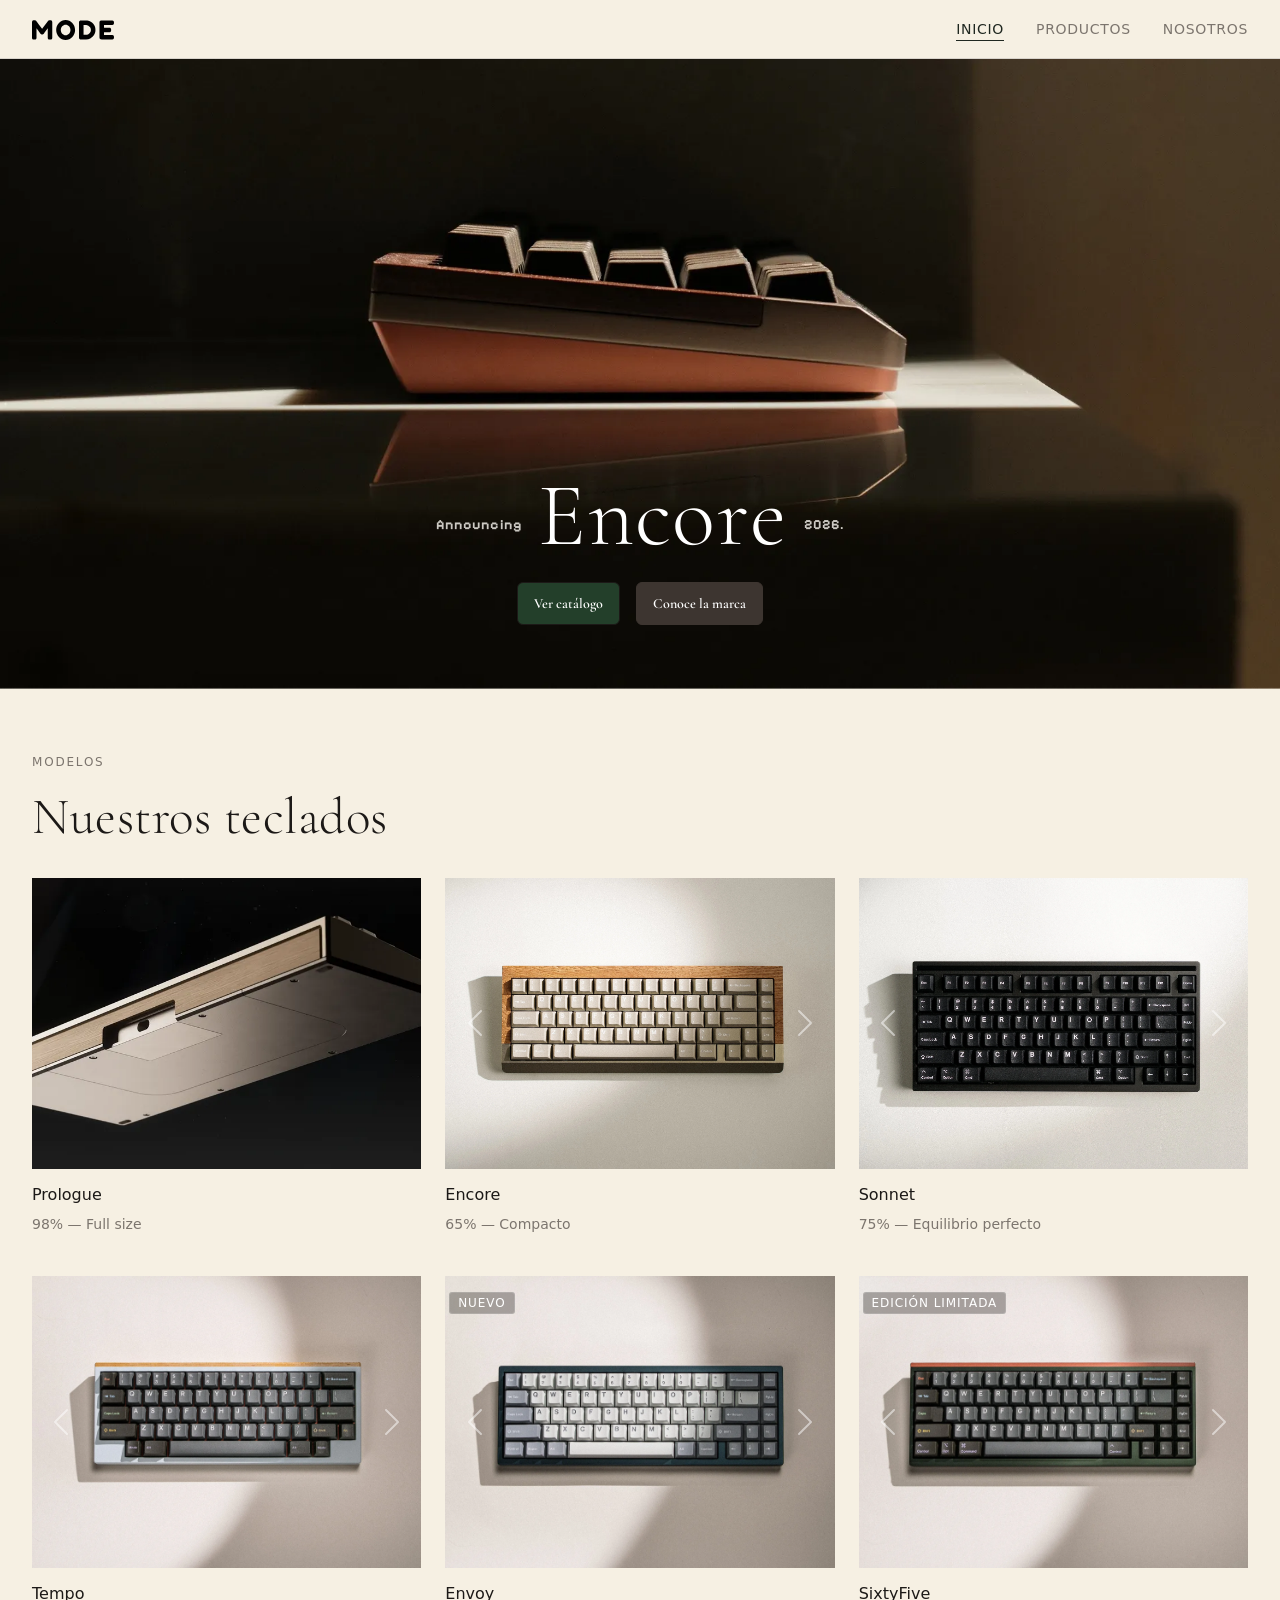
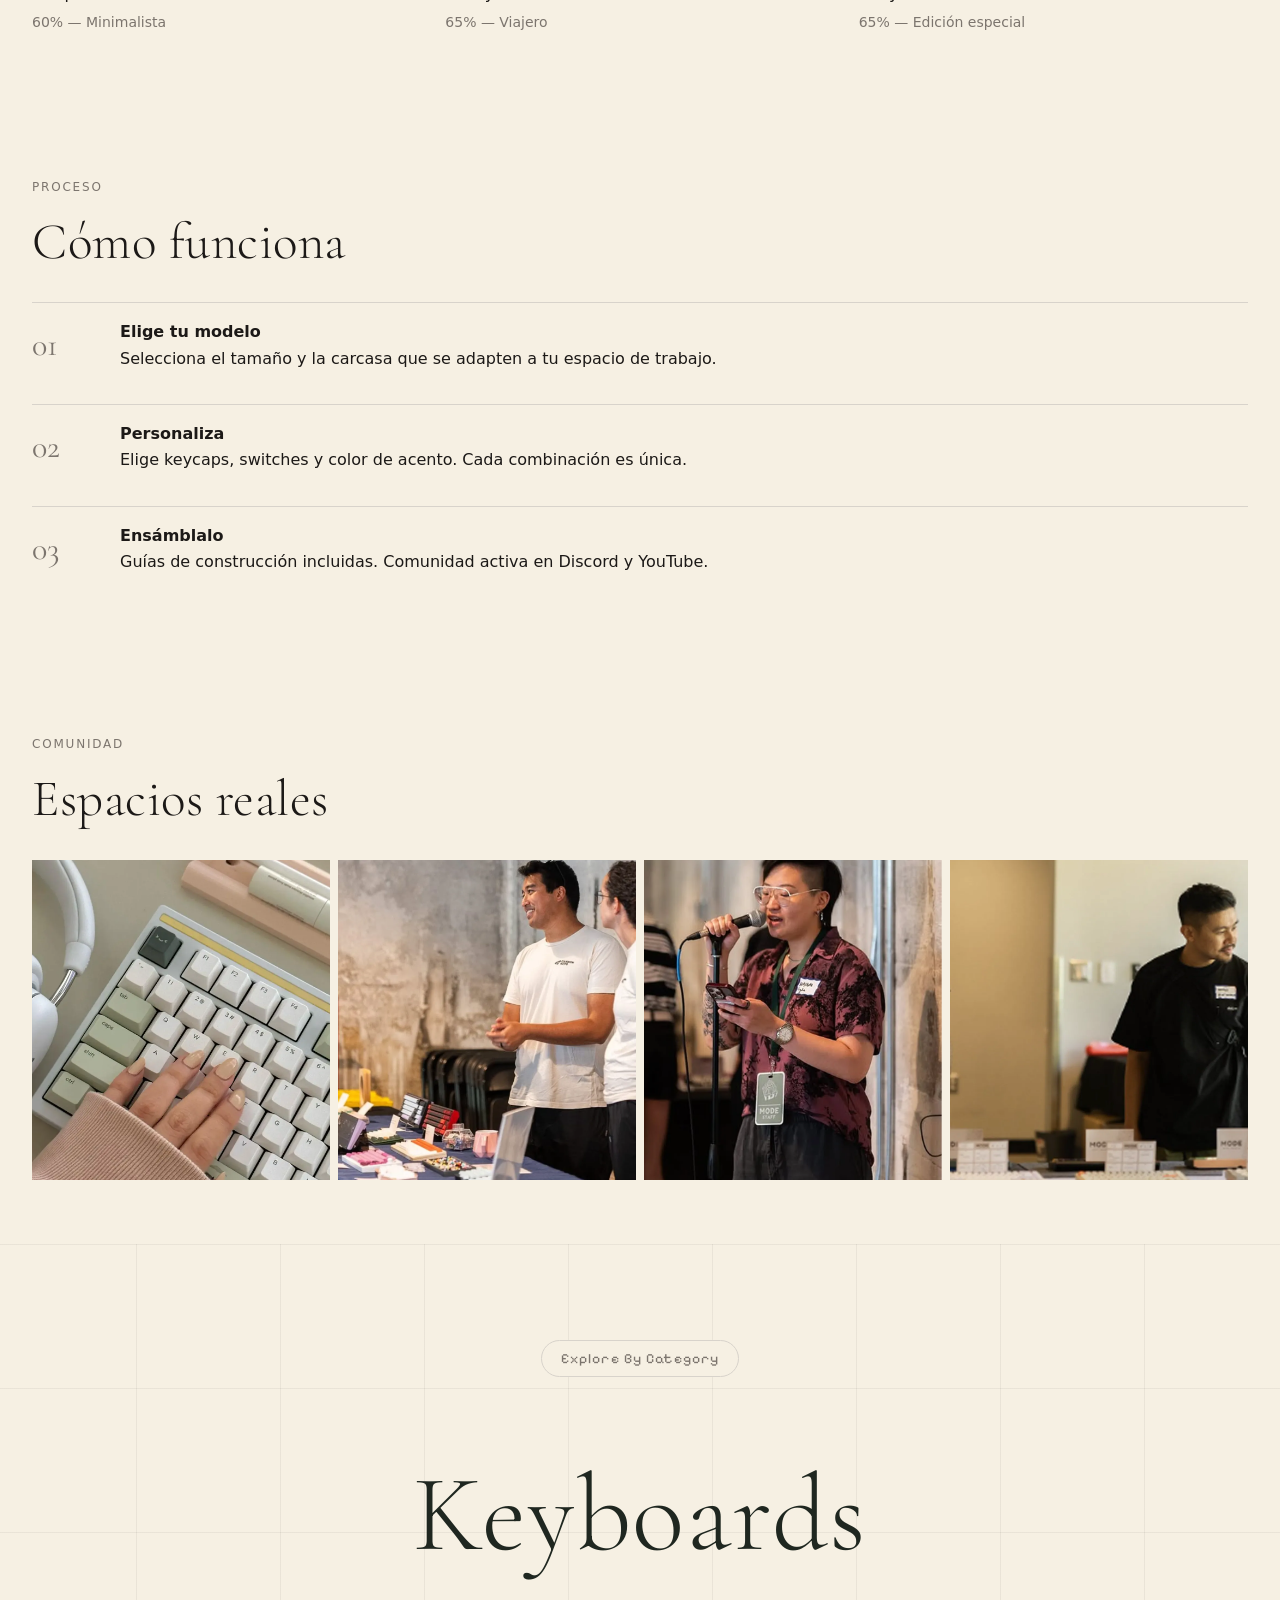
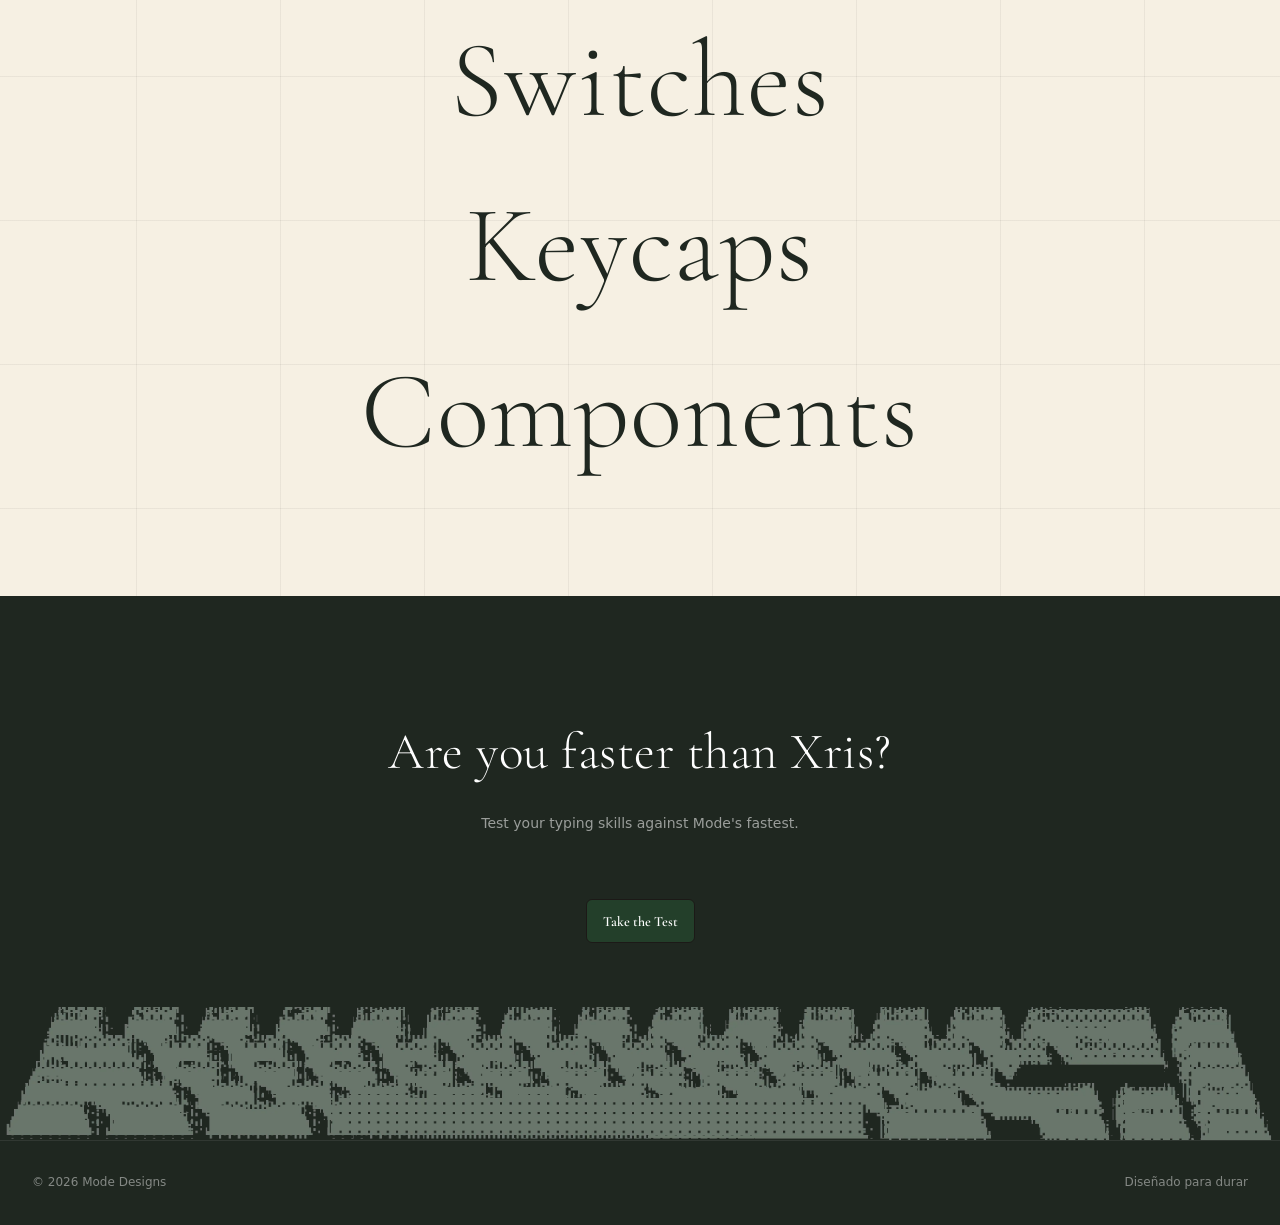
==== index.html @ ba8c7deb "Sitio Mode Designs" ====
<!doctype html>
<html lang="es">
  <head>
    <meta charset="UTF-8" />
    <meta
      name="viewport"
      content="width=device-width, initial-scale=1.0"
    />
    <title>Mode Designs — Teclados de diseño premium</title>
    <meta
      name="description"
      content="Mode Designs diseña y fabrica teclados mecánicos premium. Explora modelos de 60% a 98%, keycaps y accesorios de diseño."
    />
    <link
      rel="icon"
      type="image/svg+xml"
      href="assets/brand/favicon.svg"
    />
    <link
      rel="preconnect"
      href="https://fonts.googleapis.com"
    />
    <link
      rel="preconnect"
      href="https://fonts.gstatic.com"
      crossorigin
    />
    <link
      href="https://fonts.googleapis.com/css2?family=Cormorant+Garamond:ital,wght@0,300;0,400;0,500;1,300;1,400&family=Pixelify+Sans:wght@400;700&display=swap"
      rel="stylesheet"
    />
    <link
      rel="stylesheet"
      href="https://cdn.jsdelivr.net/npm/bootstrap@5.3.3/dist/css/bootstrap.min.css"
    />
    <link
      rel="stylesheet"
      href="styles.css"
    />
  </head>
  <body>
    <a
      class="skip-link"
      href="#main"
      >Saltar al contenido</a
    >
    <header>
      <div>
        <a href="index.html">
          <img
            class="logo"
            src="assets/brand/logo.svg"
            alt="Logo de Mode Designs"
          />
        </a>
        <nav aria-label="Navegación principal">
          <ul>
            <li>
              <a
                href="index.html"
                class="active"
                aria-current="page"
                >Inicio</a
              >
            </li>
            <li><a href="productos.html">Productos</a></li>
            <li><a href="sobre-nosotros.html">Nosotros</a></li>
          </ul>
        </nav>
      </div>
    </header>

    <main id="main">
      <!-- HERO -->
      <section class="hero">
        <img
          src="assets/keyboards/encore-mocha-mushroom-shadows.webp"
          alt="Teclado Encore Mode Designs sobre escritorio de madera"
        />
        <div class="hero-text">
          <span
            class="hero-label"
            lang="en"
            >Announcing</span
          >
          <h1 lang="en">Encore</h1>
          <span class="hero-label">2026.</span>
        </div>
        <div class="hero-footer">
          <a
            href="productos.html"
            class="btn btn-primary"
            >Ver catálogo</a
          >
          <a
            href="sobre-nosotros.html"
            class="btn btn-secondary"
            >Conoce la marca</a
          >
        </div>
      </section>

      <!-- MODELOS DESTACADOS -->
      <section>
        <p class="section-label">Modelos</p>
        <h2 class="section-title">Nuestros teclados</h2>

        <div class="row row-cols-1 row-cols-md-2 row-cols-lg-3 g-4">
          <!-- Prologue -->
          <div class="col product-card">
            <div
              id="carousel-prologue"
              class="carousel slide carousel-fade"
              data-bs-ride="false"
            >
              <div class="carousel-inner">
                <div class="carousel-item active">
                  <img
                    src="assets/keyboards/prologue-thumbnail.webp"
                    alt="Teclado Prologue 98%"
                  />
                </div>
              </div>
            </div>
            <h3>
              <a
                href="productos.html"
                class="stretched-link"
                >Prologue</a
              >
            </h3>
            <p>98% — Full size</p>
          </div>

          <!-- Encore -->
          <div class="col product-card">
            <div
              id="carousel-encore"
              class="carousel slide carousel-fade"
              data-bs-ride="false"
            >
              <div class="carousel-inner">
                <div class="carousel-item active">
                  <img
                    src="assets/keyboards/encore-monterey-dune-front.webp"
                    alt="Teclado Encore 65% Monterey Dune"
                  />
                </div>
                <div class="carousel-item">
                  <img
                    src="assets/keyboards/encore-mocha-mushroom-shadows.webp"
                    alt="Teclado Encore 65% Mocha Mushroom"
                  />
                </div>
              </div>
              <button
                class="carousel-control-prev"
                type="button"
                data-bs-target="#carousel-encore"
                data-bs-slide="prev"
              >
                <span
                  class="carousel-control-prev-icon"
                  aria-hidden="true"
                ></span>
                <span class="visually-hidden">Anterior</span>
              </button>
              <button
                class="carousel-control-next"
                type="button"
                data-bs-target="#carousel-encore"
                data-bs-slide="next"
              >
                <span
                  class="carousel-control-next-icon"
                  aria-hidden="true"
                ></span>
                <span class="visually-hidden">Siguiente</span>
              </button>
            </div>
            <h3>
              <a
                href="productos.html"
                class="stretched-link"
                >Encore</a
              >
            </h3>
            <p>65% — Compacto</p>
          </div>

          <!-- Sonnet -->
          <div class="col product-card">
            <div
              id="carousel-sonnet"
              class="carousel slide carousel-fade"
              data-bs-ride="false"
            >
              <div class="carousel-inner">
                <div class="carousel-item active">
                  <img
                    src="assets/keyboards/sonnet-black-sesame-obscura-front.webp"
                    alt="Teclado Sonnet 75% Black Sesame"
                  />
                </div>
                <div class="carousel-item">
                  <img
                    src="assets/keyboards/sonnet-studio-light-anthracite-front.webp"
                    alt="Teclado Sonnet 75% Studio Light Anthracite"
                  />
                </div>
              </div>
              <button
                class="carousel-control-prev"
                type="button"
                data-bs-target="#carousel-sonnet"
                data-bs-slide="prev"
              >
                <span
                  class="carousel-control-prev-icon"
                  aria-hidden="true"
                ></span>
                <span class="visually-hidden">Anterior</span>
              </button>
              <button
                class="carousel-control-next"
                type="button"
                data-bs-target="#carousel-sonnet"
                data-bs-slide="next"
              >
                <span
                  class="carousel-control-next-icon"
                  aria-hidden="true"
                ></span>
                <span class="visually-hidden">Siguiente</span>
              </button>
            </div>
            <h3>
              <a
                href="productos.html"
                class="stretched-link"
                >Sonnet</a
              >
            </h3>
            <p>75% — Equilibrio perfecto</p>
          </div>

          <!-- Tempo -->
          <div class="col product-card">
            <div
              id="carousel-tempo"
              class="carousel slide carousel-fade"
              data-bs-ride="false"
            >
              <div class="carousel-inner">
                <div class="carousel-item active">
                  <img
                    src="assets/keyboards/tempo-top-down.webp"
                    alt="Teclado Tempo 60% vista superior"
                  />
                </div>
                <div class="carousel-item">
                  <img
                    src="assets/keyboards/tempo-green-front.webp"
                    alt="Teclado Tempo 60% verde frontal"
                  />
                </div>
                <div class="carousel-item">
                  <img
                    src="assets/keyboards/tempo-blue-side.webp"
                    alt="Teclado Tempo 60% azul lateral"
                  />
                </div>
              </div>
              <button
                class="carousel-control-prev"
                type="button"
                data-bs-target="#carousel-tempo"
                data-bs-slide="prev"
              >
                <span
                  class="carousel-control-prev-icon"
                  aria-hidden="true"
                ></span>
                <span class="visually-hidden">Anterior</span>
              </button>
              <button
                class="carousel-control-next"
                type="button"
                data-bs-target="#carousel-tempo"
                data-bs-slide="next"
              >
                <span
                  class="carousel-control-next-icon"
                  aria-hidden="true"
                ></span>
                <span class="visually-hidden">Siguiente</span>
              </button>
            </div>
            <h3>
              <a
                href="productos.html"
                class="stretched-link"
                >Tempo</a
              >
            </h3>
            <p>60% — Minimalista</p>
          </div>

          <!-- Envoy -->
          <div class="col product-card">
            <div
              id="carousel-envoy"
              class="carousel slide carousel-fade"
              data-bs-ride="false"
            >
              <div class="carousel-inner">
                <div class="carousel-item active">
                  <img
                    src="assets/keyboards/envoy-top-down.webp"
                    alt="Teclado Envoy 65% vista superior"
                  />
                </div>
                <div class="carousel-item">
                  <img
                    src="assets/keyboards/envoy-blue-copper-side.webp"
                    alt="Teclado Envoy 65% azul cobre lateral"
                  />
                </div>
              </div>
              <button
                class="carousel-control-prev"
                type="button"
                data-bs-target="#carousel-envoy"
                data-bs-slide="prev"
              >
                <span
                  class="carousel-control-prev-icon"
                  aria-hidden="true"
                ></span>
                <span class="visually-hidden">Anterior</span>
              </button>
              <button
                class="carousel-control-next"
                type="button"
                data-bs-target="#carousel-envoy"
                data-bs-slide="next"
              >
                <span
                  class="carousel-control-next-icon"
                  aria-hidden="true"
                ></span>
                <span class="visually-hidden">Siguiente</span>
              </button>
            </div>
            <span class="badge">Nuevo</span>
            <h3>
              <a
                href="productos.html"
                class="stretched-link"
                >Envoy</a
              >
            </h3>
            <p>65% — Viajero</p>
          </div>

          <!-- SixtyFive -->
          <div class="col product-card">
            <div
              id="carousel-sixtyfive"
              class="carousel slide carousel-fade"
              data-bs-ride="false"
            >
              <div class="carousel-inner">
                <div class="carousel-item active">
                  <img
                    src="assets/keyboards/sixtyfive-top-down.webp"
                    alt="Teclado SixtyFive 65% vista superior"
                  />
                </div>
                <div class="carousel-item">
                  <img
                    src="assets/keyboards/sixtyfive-green-copper-front.webp"
                    alt="Teclado SixtyFive 65% verde cobre frontal"
                  />
                </div>
              </div>
              <button
                class="carousel-control-prev"
                type="button"
                data-bs-target="#carousel-sixtyfive"
                data-bs-slide="prev"
              >
                <span
                  class="carousel-control-prev-icon"
                  aria-hidden="true"
                ></span>
                <span class="visually-hidden">Anterior</span>
              </button>
              <button
                class="carousel-control-next"
                type="button"
                data-bs-target="#carousel-sixtyfive"
                data-bs-slide="next"
              >
                <span
                  class="carousel-control-next-icon"
                  aria-hidden="true"
                ></span>
                <span class="visually-hidden">Siguiente</span>
              </button>
            </div>
            <span class="badge">Edición limitada</span>
            <h3>
              <a
                href="productos.html"
                class="stretched-link"
                >SixtyFive</a
              >
            </h3>
            <p>65% — Edición especial</p>
          </div>
        </div>
      </section>

      <!-- CÓMO FUNCIONA -->
      <section>
        <p class="section-label">Proceso</p>
        <h2 class="section-title">Cómo funciona</h2>

        <ol class="steps">
          <li>
            <div>
              <strong>Elige tu modelo</strong>
              <p>
                Selecciona el tamaño y la carcasa que se adapten a tu espacio de
                trabajo.
              </p>
            </div>
          </li>
          <li>
            <div>
              <strong>Personaliza</strong>
              <p>
                Elige keycaps, switches y color de acento. Cada combinación es
                única.
              </p>
            </div>
          </li>
          <li>
            <div>
              <strong>Ensámblalo</strong>
              <p>
                Guías de construcción incluidas. Comunidad activa en Discord y
                YouTube.
              </p>
            </div>
          </li>
        </ol>
      </section>

      <!-- GALERÍA COMUNIDAD -->
      <section>
        <p class="section-label">Comunidad</p>
        <h2 class="section-title">Espacios reales</h2>

        <div class="gallery row row-cols-2 row-cols-md-4 g-2">
          <div class="col">
            <img
              src="assets/community/community-photo-1.webp"
              alt="Setup minimalista de la comunidad Mode"
            />
          </div>
          <div class="col">
            <img
              src="assets/community/community-photo-3.webp"
              alt="Teclado Mode en escritorio de madera"
            />
          </div>
          <div class="col">
            <img
              src="assets/community/community-photo-4.webp"
              alt="Teclado Encore en uso diario"
            />
          </div>
          <div class="col">
            <img
              src="assets/community/community-photo-6.webp"
              alt="Setup doble monitor con teclado Mode"
            />
          </div>
        </div>
      </section>

      <!-- CATEGORÍAS -->
      <section
        class="categories"
        lang="en"
      >
        <p class="categories-label">Explore By Category</p>
        <ul class="category-list">
          <li class="category-item">
            <img
              src="assets/keyboards/encore-monterey-dune-front.webp"
              alt=""
              aria-hidden="true"
              loading="lazy"
            />
            <a href="productos.html#teclados">Keyboards</a>
          </li>
          <li class="category-item">
            <img
              src="assets/keycaps/copper-keyboard-closeup.webp"
              alt=""
              aria-hidden="true"
              loading="lazy"
            />
            <a href="productos.html#comparativa">Switches</a>
          </li>
          <li class="category-item">
            <img
              src="assets/keycaps/keycap-lotus-closeup.webp"
              alt=""
              aria-hidden="true"
              loading="lazy"
            />
            <a href="productos.html#keycaps">Keycaps</a>
          </li>
          <li class="category-item">
            <img
              src="assets/keyboards/tempo-top-down.webp"
              alt=""
              aria-hidden="true"
              loading="lazy"
            />
            <a href="productos.html">Components</a>
          </li>
        </ul>
      </section>
    </main>

    <footer>
      <div class="footer-inner">
        <div
          class="footer-cta"
          lang="en"
        >
          <h2 class="section-title">Are you faster than Xris?</h2>
          <p>Test your typing skills against Mode's fastest.</p>
          <a
            href="https://monkeytype.com"
            target="_blank"
            rel="noopener"
            class="btn btn-primary"
            >Take the Test</a
          >
        </div>
        <img
          class="img-fluid"
          src="assets/brand/footer-keyboard-dithered.webp"
          alt="Teclado Mode Designs"
        />
        <div class="footer-bottom">
          <span>© 2026 Mode Designs</span>
          <span>Diseñado para durar</span>
        </div>
      </div>
    </footer>

    <script src="https://cdn.jsdelivr.net/npm/bootstrap@5.3.3/dist/js/bootstrap.bundle.min.js"></script>
  </body>
</html>
---- styles.css ----
@import url('./styles/variables.css');
@import url('./styles/layout.css');
@import url('./styles/components.css');
@import url('./styles/transitions.css');
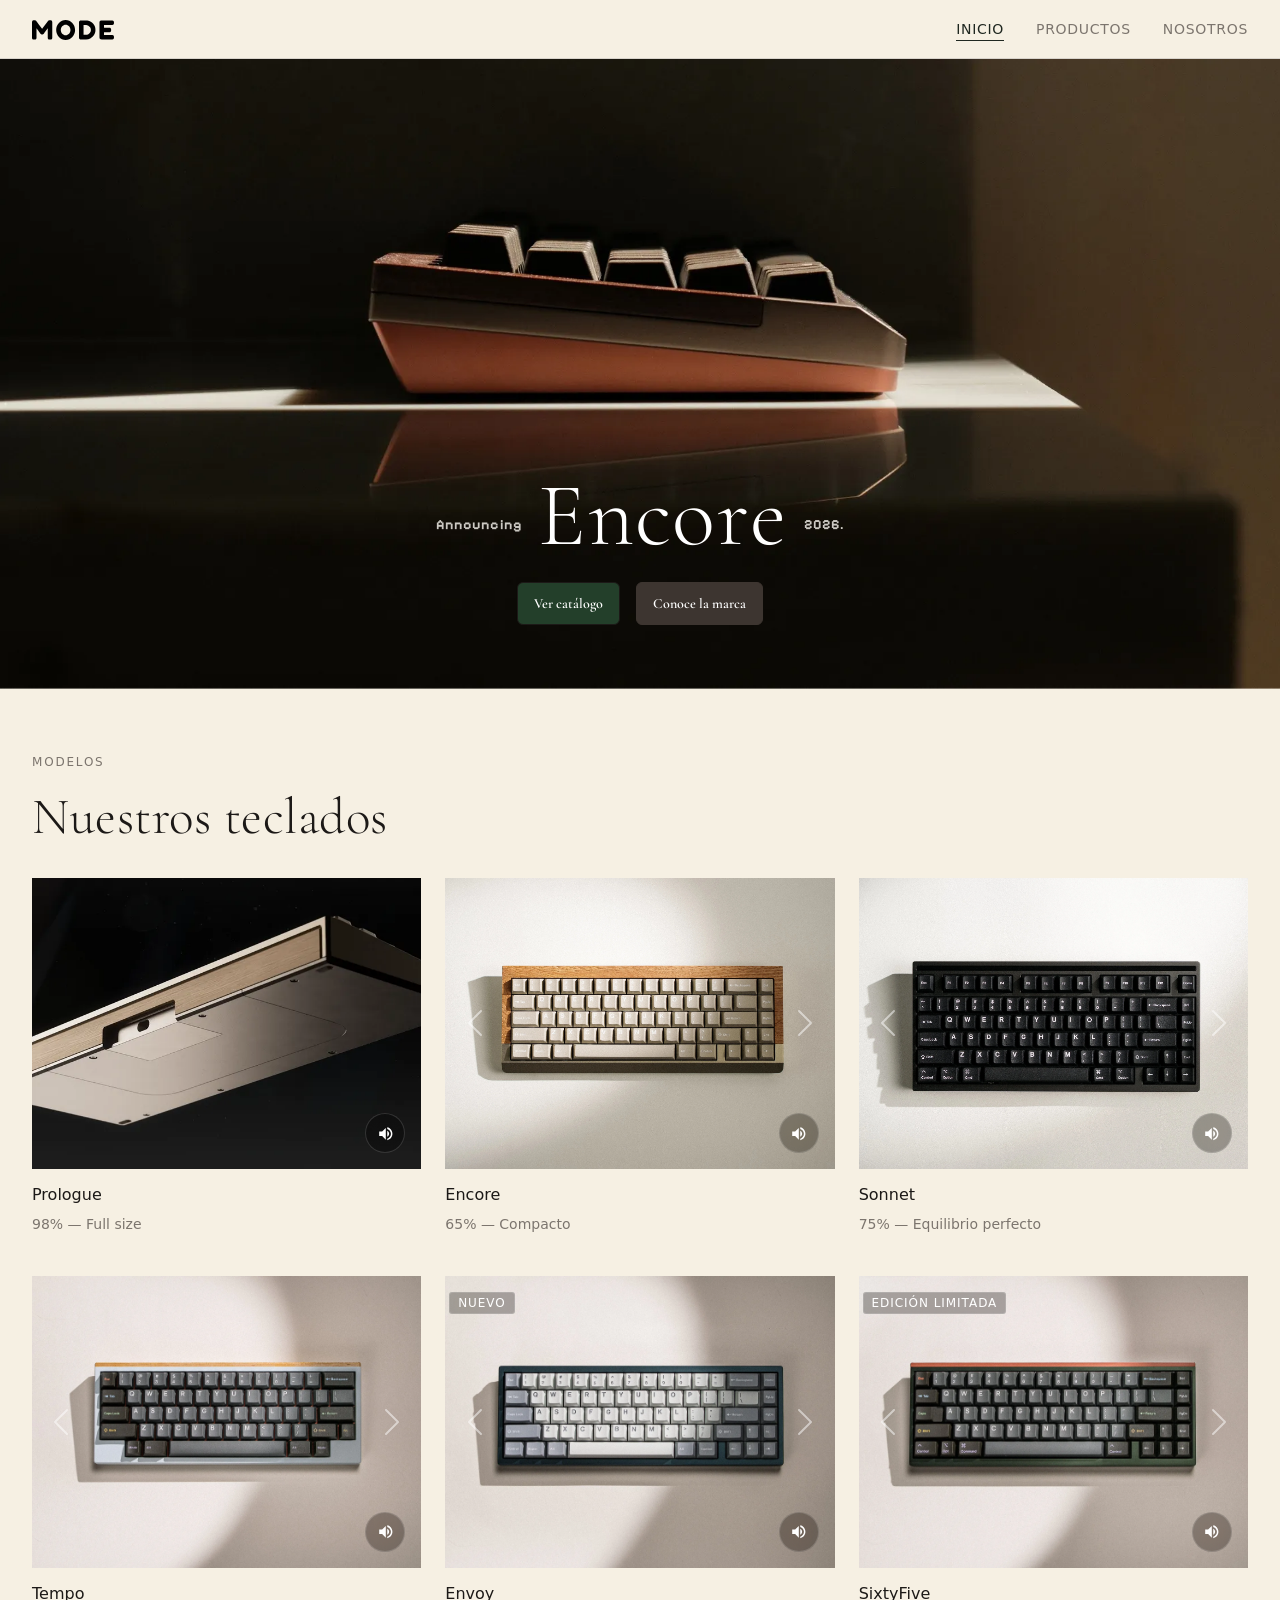
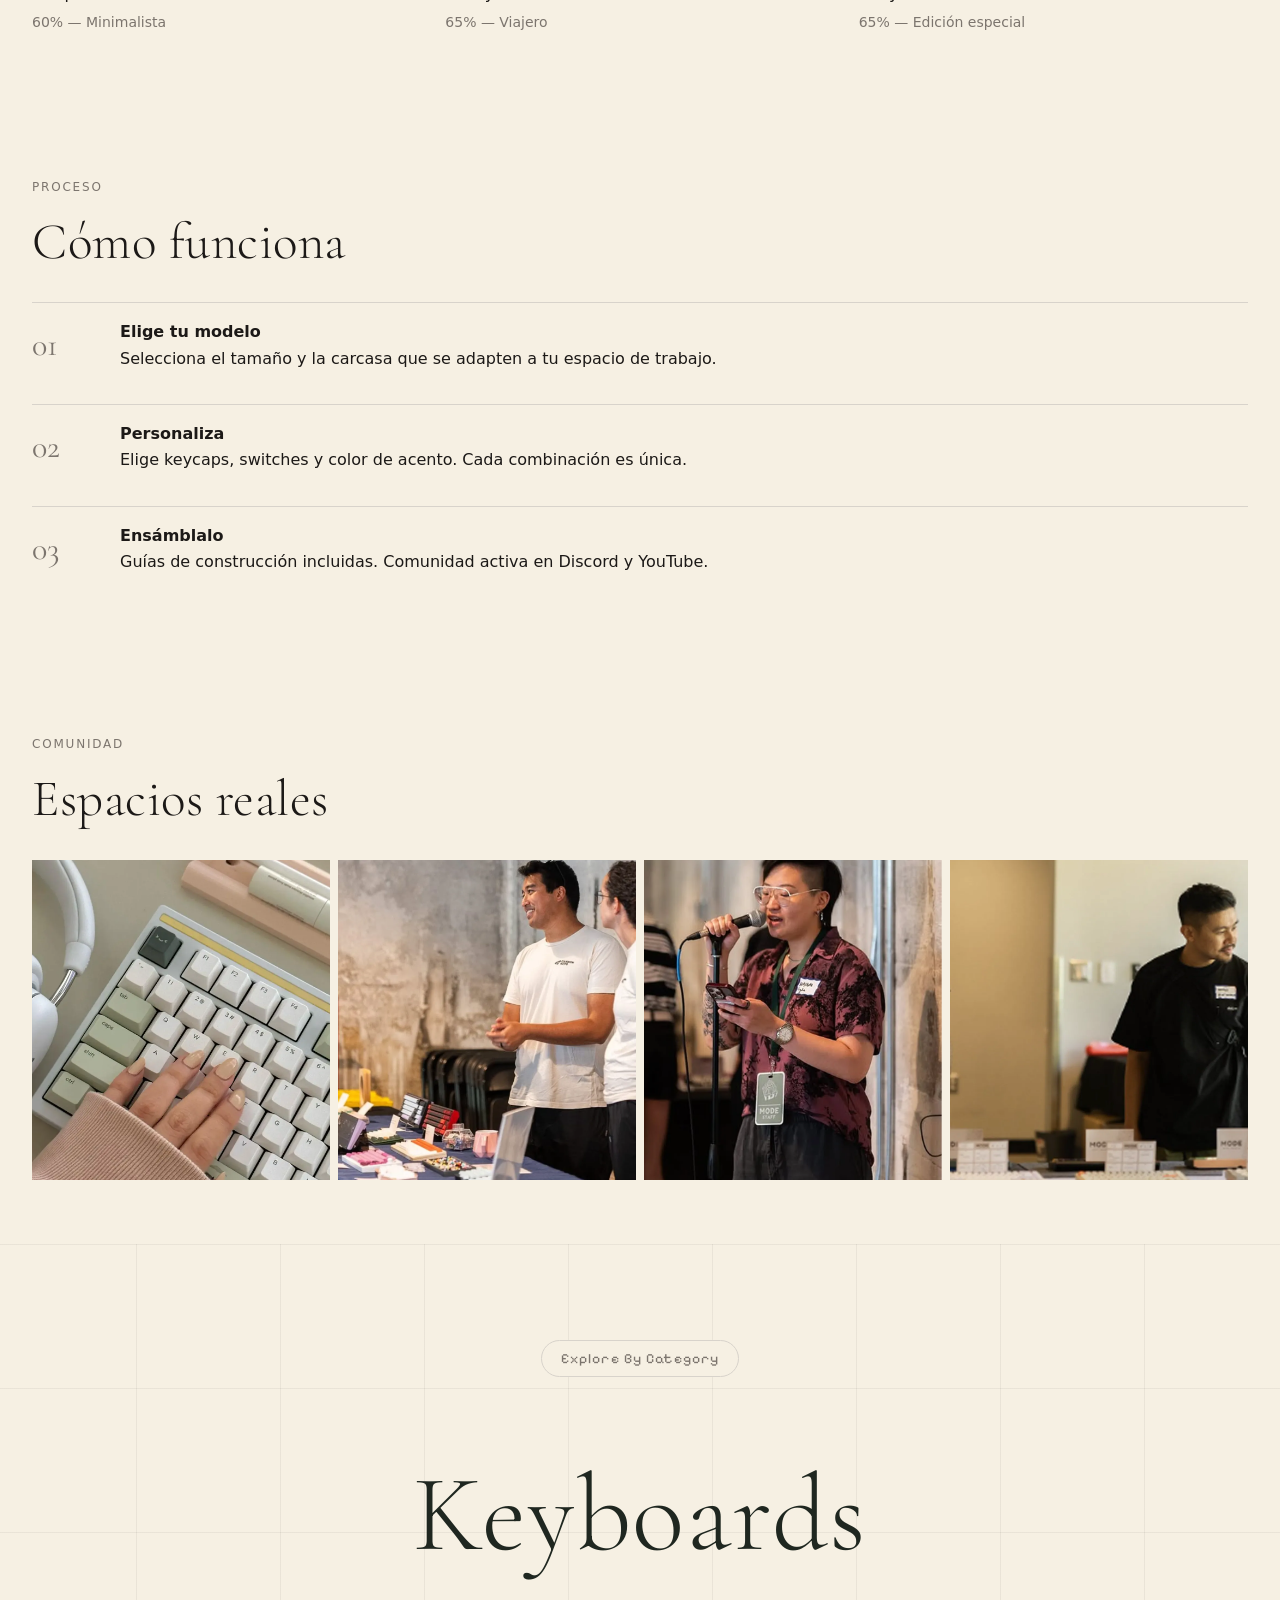
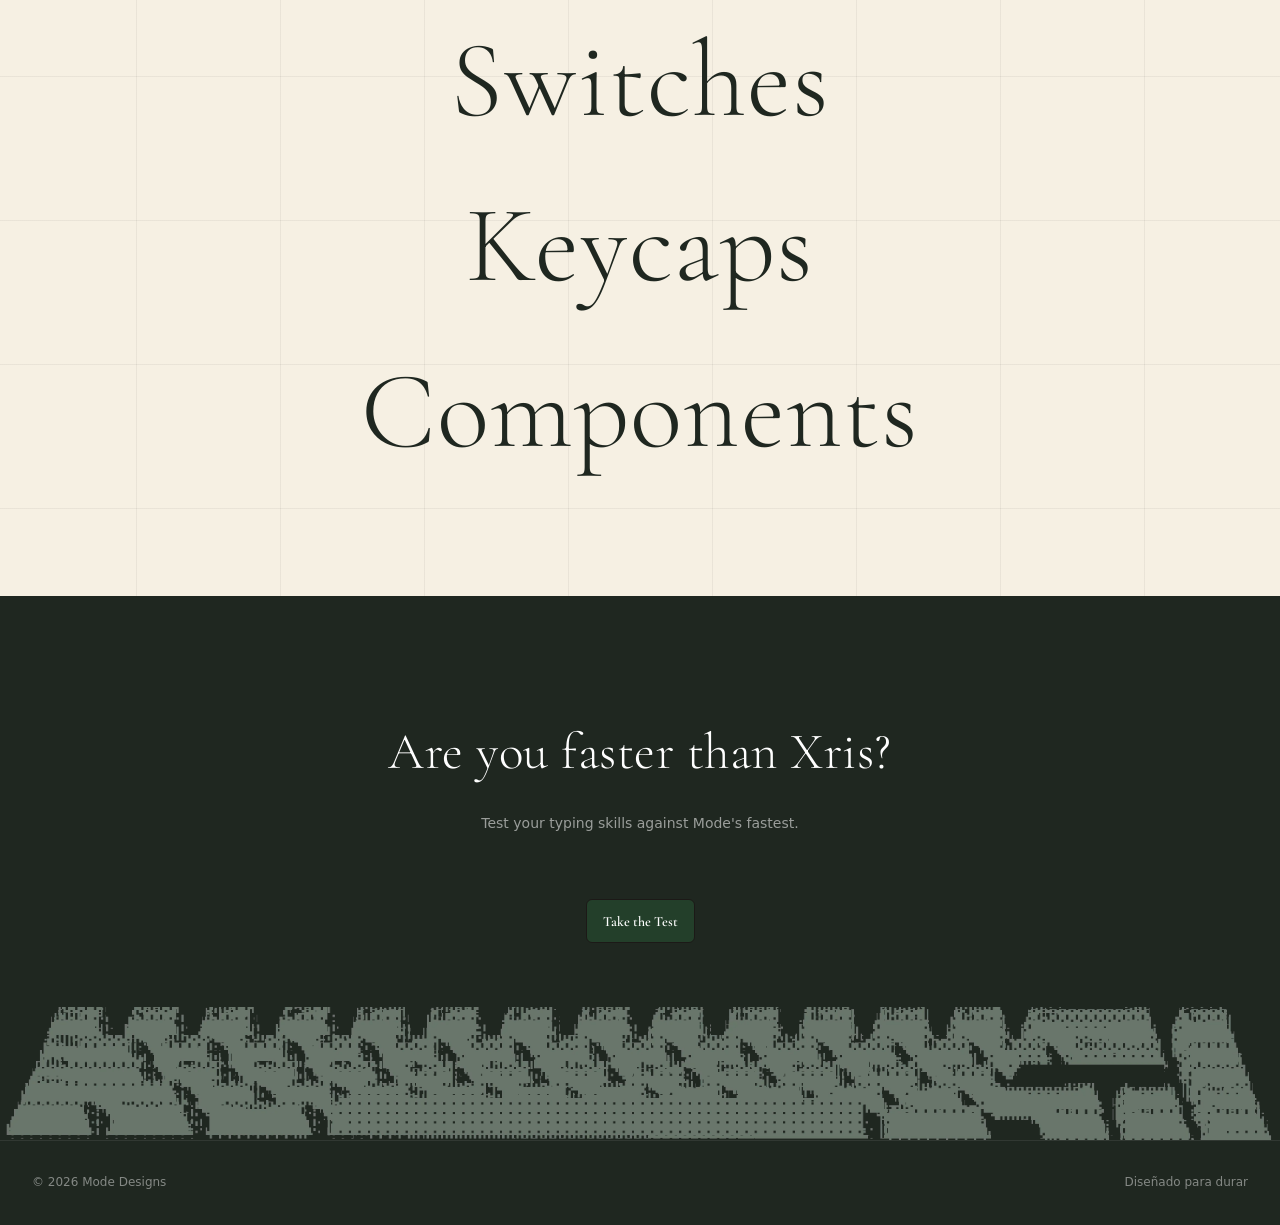
==== commit 08ee365d: "feat: add sound buttons for keyboard sound tests with audio playback functionality" ====
--- a/index.html
+++ b/index.html
@@ -121,6 +121,34 @@
                   />
                 </div>
               </div>
+              <button
+                class="sound-btn"
+                type="button"
+                data-audio="assets/audio/prologue-typing.mp3"
+                aria-label="Escuchar sound test del teclado Prologue"
+              >
+                <svg
+                  class="icon-play"
+                  viewBox="0 0 24 24"
+                  aria-hidden="true"
+                >
+                  <path d="M3 9v6h4l5 5V4L7 9H3z" />
+                  <path
+                    d="M16.5 12c0-1.77-1-3.29-2.5-4.03v8.05c1.5-.73 2.5-2.25 2.5-4.02z"
+                  />
+                  <path
+                    d="M19 12c0 3.17-2.11 5.85-5 6.71v2.06c4.01-.91 7-4.49 7-8.77s-2.99-7.86-7-8.77v2.06c2.89.86 5 3.54 5 6.71z"
+                  />
+                </svg>
+                <svg
+                  class="icon-stop"
+                  viewBox="0 0 24 24"
+                  aria-hidden="true"
+                >
+                  <path d="M6 5h4v14H6z" />
+                  <path d="M14 5h4v14h-4z" />
+                </svg>
+              </button>
             </div>
             <h3>
               <a
@@ -177,6 +205,34 @@
                 ></span>
                 <span class="visually-hidden">Siguiente</span>
               </button>
+              <button
+                class="sound-btn"
+                type="button"
+                data-audio="assets/audio/encore-typing.mp3"
+                aria-label="Escuchar sound test del teclado Encore"
+              >
+                <svg
+                  class="icon-play"
+                  viewBox="0 0 24 24"
+                  aria-hidden="true"
+                >
+                  <path d="M3 9v6h4l5 5V4L7 9H3z" />
+                  <path
+                    d="M16.5 12c0-1.77-1-3.29-2.5-4.03v8.05c1.5-.73 2.5-2.25 2.5-4.02z"
+                  />
+                  <path
+                    d="M19 12c0 3.17-2.11 5.85-5 6.71v2.06c4.01-.91 7-4.49 7-8.77s-2.99-7.86-7-8.77v2.06c2.89.86 5 3.54 5 6.71z"
+                  />
+                </svg>
+                <svg
+                  class="icon-stop"
+                  viewBox="0 0 24 24"
+                  aria-hidden="true"
+                >
+                  <path d="M6 5h4v14H6z" />
+                  <path d="M14 5h4v14h-4z" />
+                </svg>
+              </button>
             </div>
             <h3>
               <a
@@ -233,6 +289,34 @@
                 ></span>
                 <span class="visually-hidden">Siguiente</span>
               </button>
+              <button
+                class="sound-btn"
+                type="button"
+                data-audio="assets/audio/sonnet-typing.mp3"
+                aria-label="Escuchar sound test del teclado Sonnet"
+              >
+                <svg
+                  class="icon-play"
+                  viewBox="0 0 24 24"
+                  aria-hidden="true"
+                >
+                  <path d="M3 9v6h4l5 5V4L7 9H3z" />
+                  <path
+                    d="M16.5 12c0-1.77-1-3.29-2.5-4.03v8.05c1.5-.73 2.5-2.25 2.5-4.02z"
+                  />
+                  <path
+                    d="M19 12c0 3.17-2.11 5.85-5 6.71v2.06c4.01-.91 7-4.49 7-8.77s-2.99-7.86-7-8.77v2.06c2.89.86 5 3.54 5 6.71z"
+                  />
+                </svg>
+                <svg
+                  class="icon-stop"
+                  viewBox="0 0 24 24"
+                  aria-hidden="true"
+                >
+                  <path d="M6 5h4v14H6z" />
+                  <path d="M14 5h4v14h-4z" />
+                </svg>
+              </button>
             </div>
             <h3>
               <a
@@ -295,6 +379,34 @@
                 ></span>
                 <span class="visually-hidden">Siguiente</span>
               </button>
+              <button
+                class="sound-btn"
+                type="button"
+                data-audio="assets/audio/tempo-typing.mp3"
+                aria-label="Escuchar sound test del teclado Tempo"
+              >
+                <svg
+                  class="icon-play"
+                  viewBox="0 0 24 24"
+                  aria-hidden="true"
+                >
+                  <path d="M3 9v6h4l5 5V4L7 9H3z" />
+                  <path
+                    d="M16.5 12c0-1.77-1-3.29-2.5-4.03v8.05c1.5-.73 2.5-2.25 2.5-4.02z"
+                  />
+                  <path
+                    d="M19 12c0 3.17-2.11 5.85-5 6.71v2.06c4.01-.91 7-4.49 7-8.77s-2.99-7.86-7-8.77v2.06c2.89.86 5 3.54 5 6.71z"
+                  />
+                </svg>
+                <svg
+                  class="icon-stop"
+                  viewBox="0 0 24 24"
+                  aria-hidden="true"
+                >
+                  <path d="M6 5h4v14H6z" />
+                  <path d="M14 5h4v14h-4z" />
+                </svg>
+              </button>
             </div>
             <h3>
               <a
@@ -351,6 +463,34 @@
                 ></span>
                 <span class="visually-hidden">Siguiente</span>
               </button>
+              <button
+                class="sound-btn"
+                type="button"
+                data-audio="assets/audio/envoy-typing.mp3"
+                aria-label="Escuchar sound test del teclado Envoy"
+              >
+                <svg
+                  class="icon-play"
+                  viewBox="0 0 24 24"
+                  aria-hidden="true"
+                >
+                  <path d="M3 9v6h4l5 5V4L7 9H3z" />
+                  <path
+                    d="M16.5 12c0-1.77-1-3.29-2.5-4.03v8.05c1.5-.73 2.5-2.25 2.5-4.02z"
+                  />
+                  <path
+                    d="M19 12c0 3.17-2.11 5.85-5 6.71v2.06c4.01-.91 7-4.49 7-8.77s-2.99-7.86-7-8.77v2.06c2.89.86 5 3.54 5 6.71z"
+                  />
+                </svg>
+                <svg
+                  class="icon-stop"
+                  viewBox="0 0 24 24"
+                  aria-hidden="true"
+                >
+                  <path d="M6 5h4v14H6z" />
+                  <path d="M14 5h4v14h-4z" />
+                </svg>
+              </button>
             </div>
             <span class="badge">Nuevo</span>
             <h3>
@@ -408,6 +548,34 @@
                 ></span>
                 <span class="visually-hidden">Siguiente</span>
               </button>
+              <button
+                class="sound-btn"
+                type="button"
+                data-audio="assets/audio/sixtyfive-typing.mp3"
+                aria-label="Escuchar sound test del teclado SixtyFive"
+              >
+                <svg
+                  class="icon-play"
+                  viewBox="0 0 24 24"
+                  aria-hidden="true"
+                >
+                  <path d="M3 9v6h4l5 5V4L7 9H3z" />
+                  <path
+                    d="M16.5 12c0-1.77-1-3.29-2.5-4.03v8.05c1.5-.73 2.5-2.25 2.5-4.02z"
+                  />
+                  <path
+                    d="M19 12c0 3.17-2.11 5.85-5 6.71v2.06c4.01-.91 7-4.49 7-8.77s-2.99-7.86-7-8.77v2.06c2.89.86 5 3.54 5 6.71z"
+                  />
+                </svg>
+                <svg
+                  class="icon-stop"
+                  viewBox="0 0 24 24"
+                  aria-hidden="true"
+                >
+                  <path d="M6 5h4v14H6z" />
+                  <path d="M14 5h4v14h-4z" />
+                </svg>
+              </button>
             </div>
             <span class="badge">Edición limitada</span>
             <h3>
@@ -493,6 +661,7 @@
 
       <!-- CATEGORÍAS -->
       <section
+        id="categorias"
         class="categories"
         lang="en"
       >
@@ -567,5 +736,37 @@
     </footer>
 
     <script src="https://cdn.jsdelivr.net/npm/bootstrap@5.3.3/dist/js/bootstrap.bundle.min.js"></script>
+    <script>
+      // sound test de cada teclado, solo uno a la vez
+      const audio = new Audio();
+      let botonActivo = null;
+
+      function pararAudio() {
+        if (botonActivo) {
+          botonActivo.classList.remove('is-playing');
+          botonActivo.setAttribute('aria-pressed', 'false');
+          botonActivo = null;
+        }
+      }
+
+      audio.addEventListener('ended', pararAudio);
+      audio.addEventListener('pause', pararAudio);
+
+      document.querySelectorAll('.sound-btn').forEach((btn) => {
+        btn.setAttribute('aria-pressed', 'false');
+        btn.addEventListener('click', () => {
+          if (botonActivo === btn) {
+            audio.pause();
+            return;
+          }
+          audio.pause();
+          audio.src = btn.dataset.audio;
+          audio.play();
+          botonActivo = btn;
+          btn.classList.add('is-playing');
+          btn.setAttribute('aria-pressed', 'true');
+        });
+      });
+    </script>
   </body>
 </html>
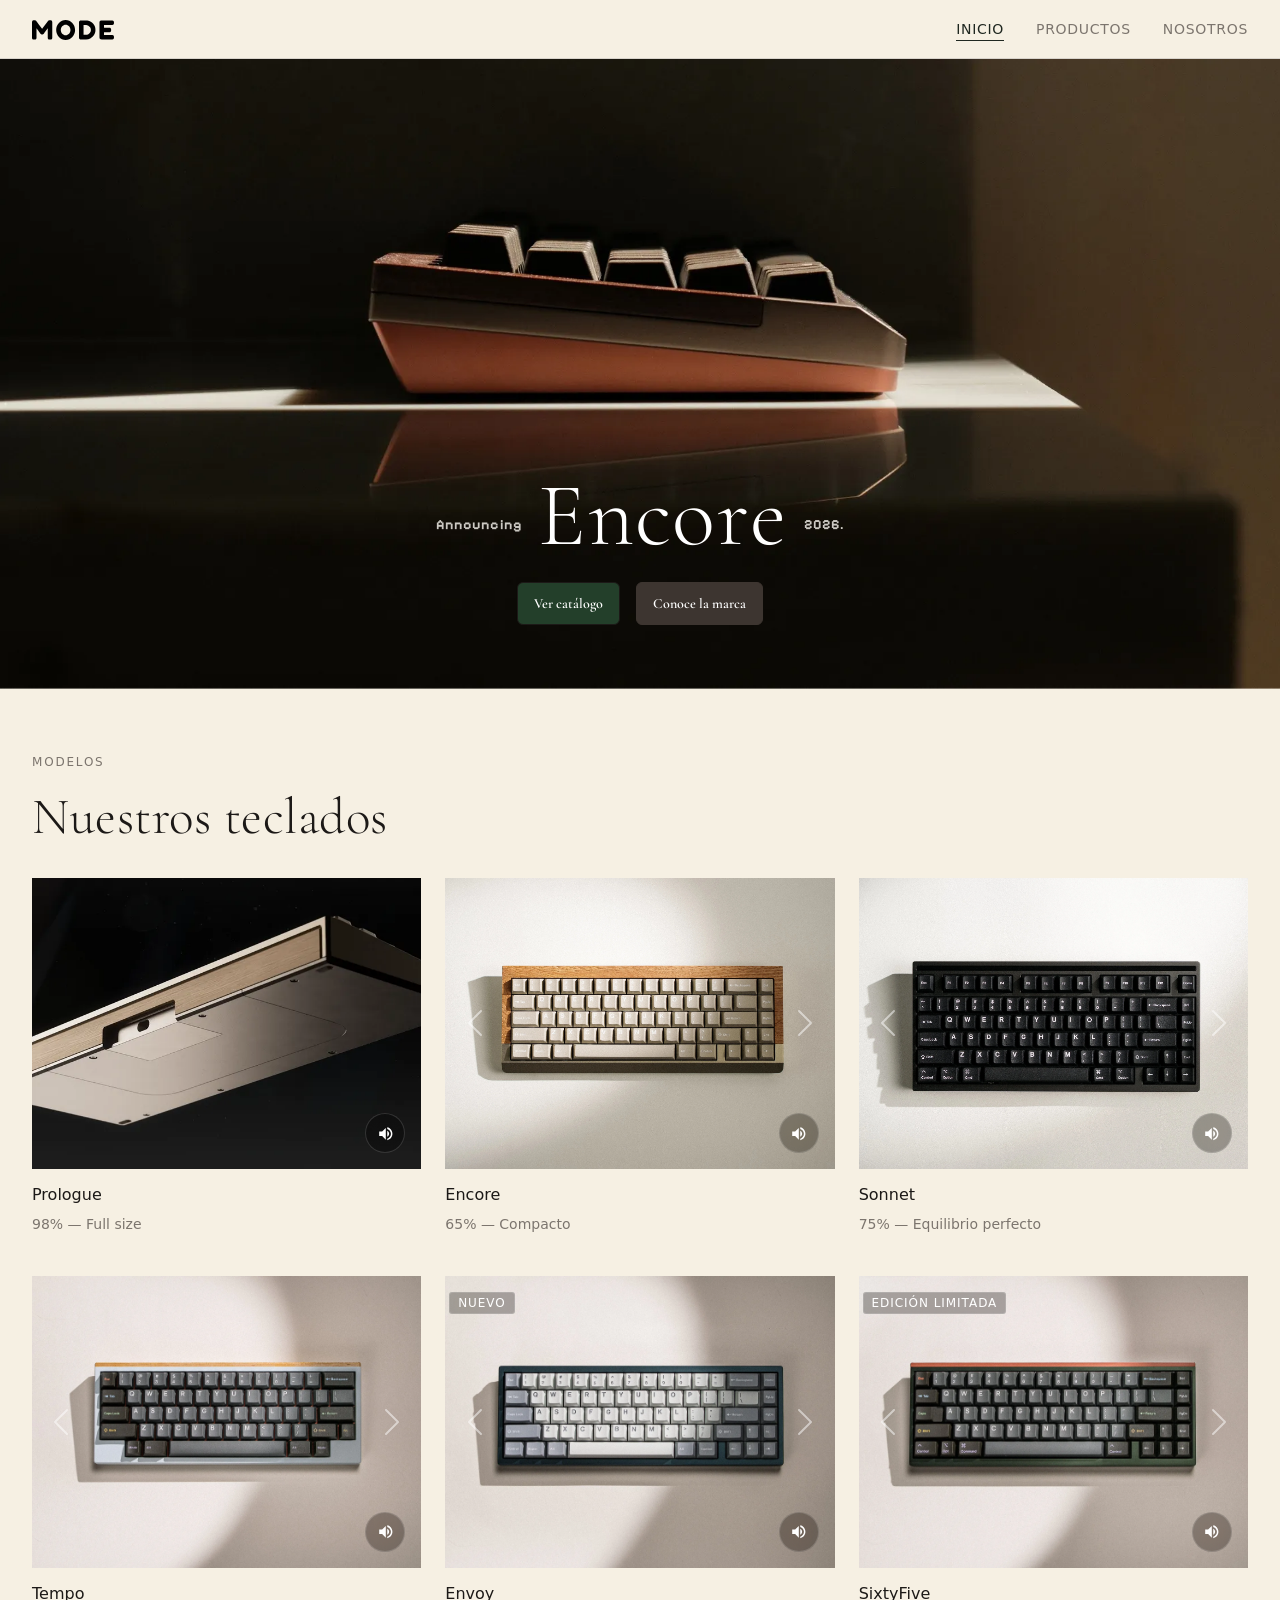
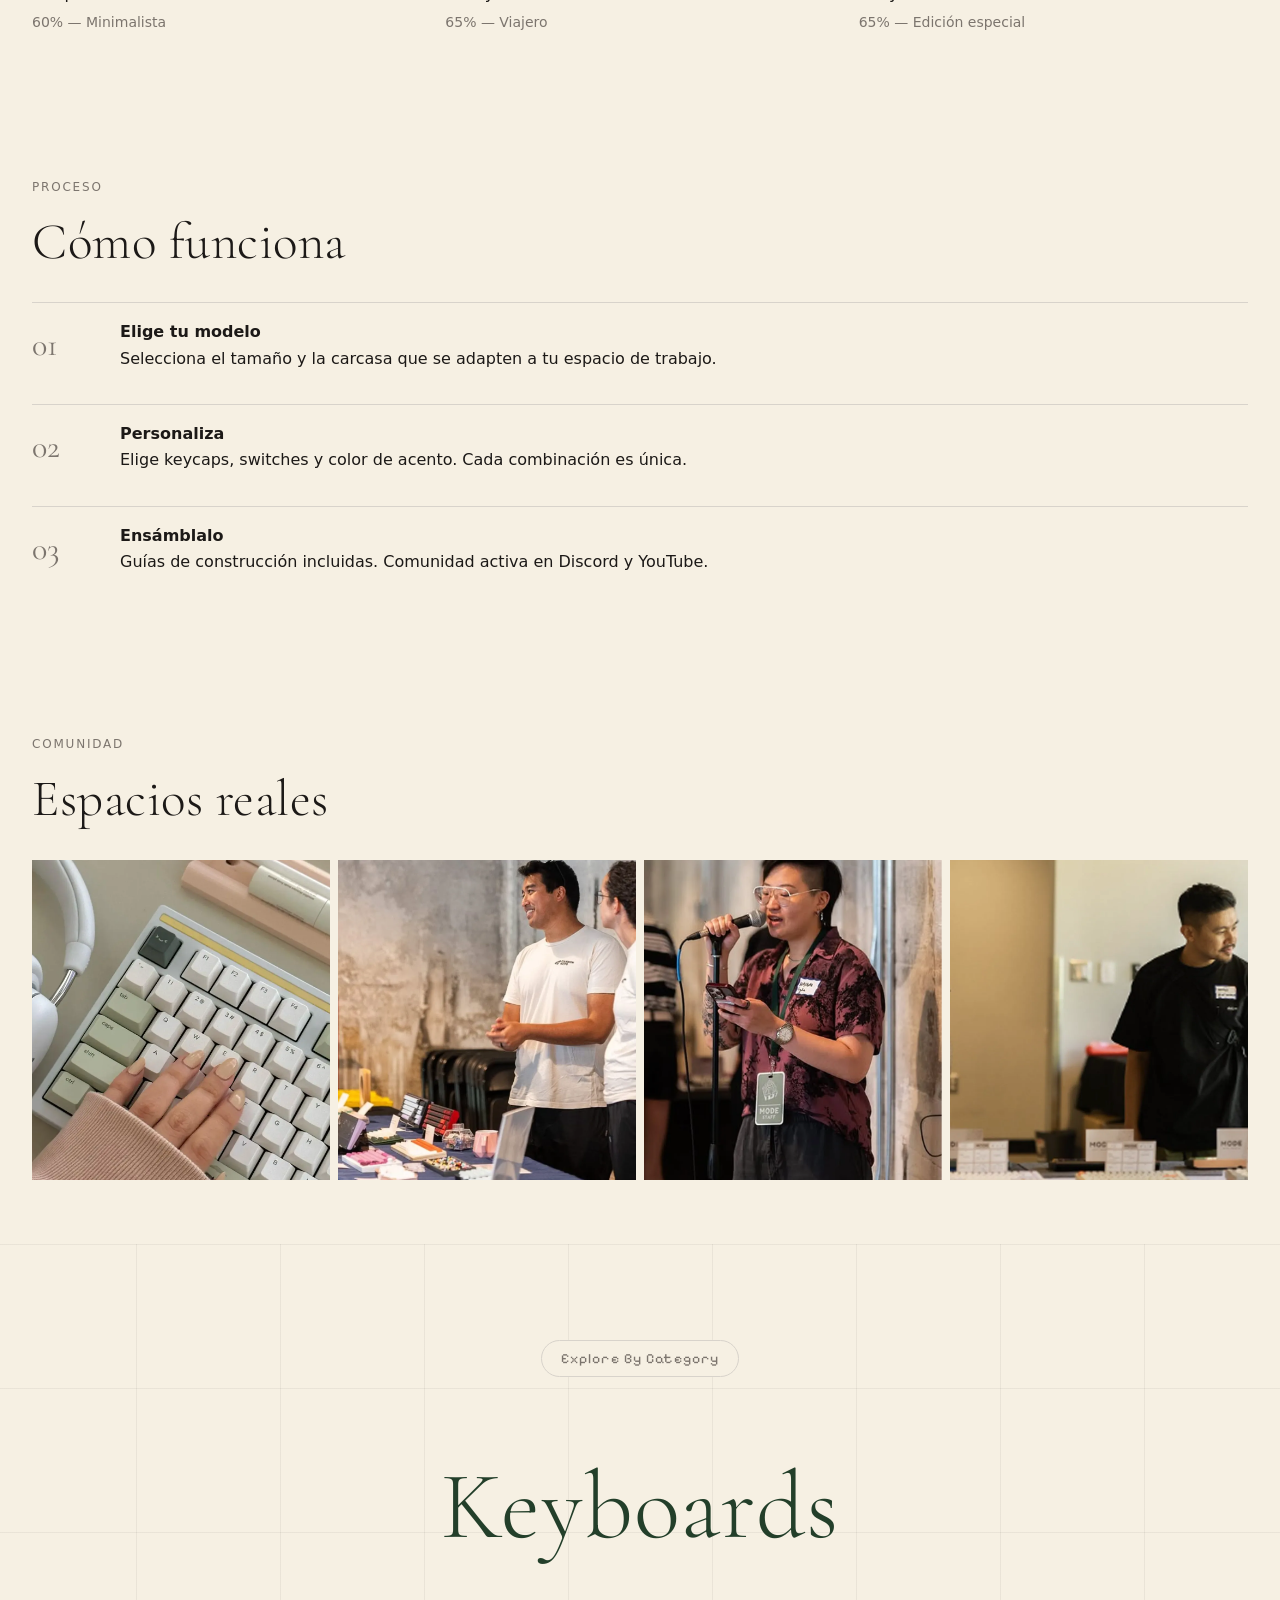
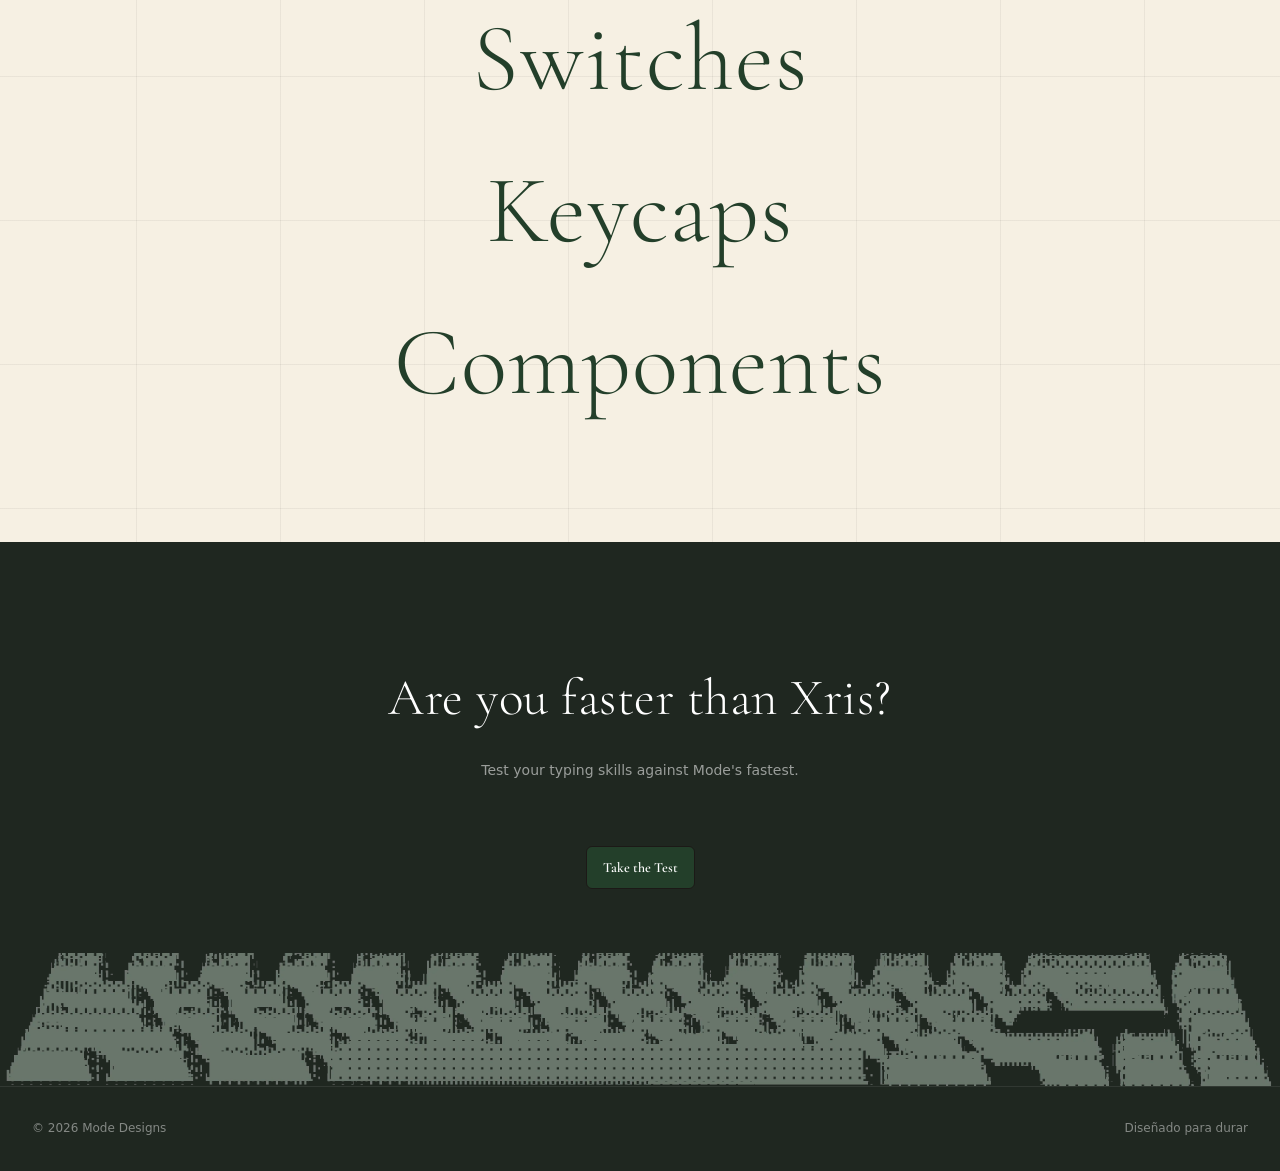
==== commit ede52b3c: "refactor: streamline audio control logic and improve readability" ====
--- a/index.html
+++ b/index.html
@@ -738,35 +738,35 @@
     <script src="https://cdn.jsdelivr.net/npm/bootstrap@5.3.3/dist/js/bootstrap.bundle.min.js"></script>
     <script>
       // sound test de cada teclado, solo uno a la vez
-      const audio = new Audio();
-      let botonActivo = null;
+      const audio = new Audio()
+      let botonActivo = null
 
       function pararAudio() {
         if (botonActivo) {
-          botonActivo.classList.remove('is-playing');
-          botonActivo.setAttribute('aria-pressed', 'false');
-          botonActivo = null;
+          botonActivo.classList.remove('is-playing')
+          botonActivo.setAttribute('aria-pressed', 'false')
+          botonActivo = null
         }
       }
 
-      audio.addEventListener('ended', pararAudio);
-      audio.addEventListener('pause', pararAudio);
+      audio.addEventListener('ended', pararAudio)
+      audio.addEventListener('pause', pararAudio)
 
       document.querySelectorAll('.sound-btn').forEach((btn) => {
-        btn.setAttribute('aria-pressed', 'false');
+        btn.setAttribute('aria-pressed', 'false')
         btn.addEventListener('click', () => {
           if (botonActivo === btn) {
-            audio.pause();
-            return;
+            audio.pause()
+            return
           }
-          audio.pause();
-          audio.src = btn.dataset.audio;
-          audio.play();
-          botonActivo = btn;
-          btn.classList.add('is-playing');
-          btn.setAttribute('aria-pressed', 'true');
-        });
-      });
+          audio.pause()
+          audio.src = btn.dataset.audio
+          audio.play()
+          botonActivo = btn
+          btn.classList.add('is-playing')
+          btn.setAttribute('aria-pressed', 'true')
+        })
+      })
     </script>
   </body>
 </html>
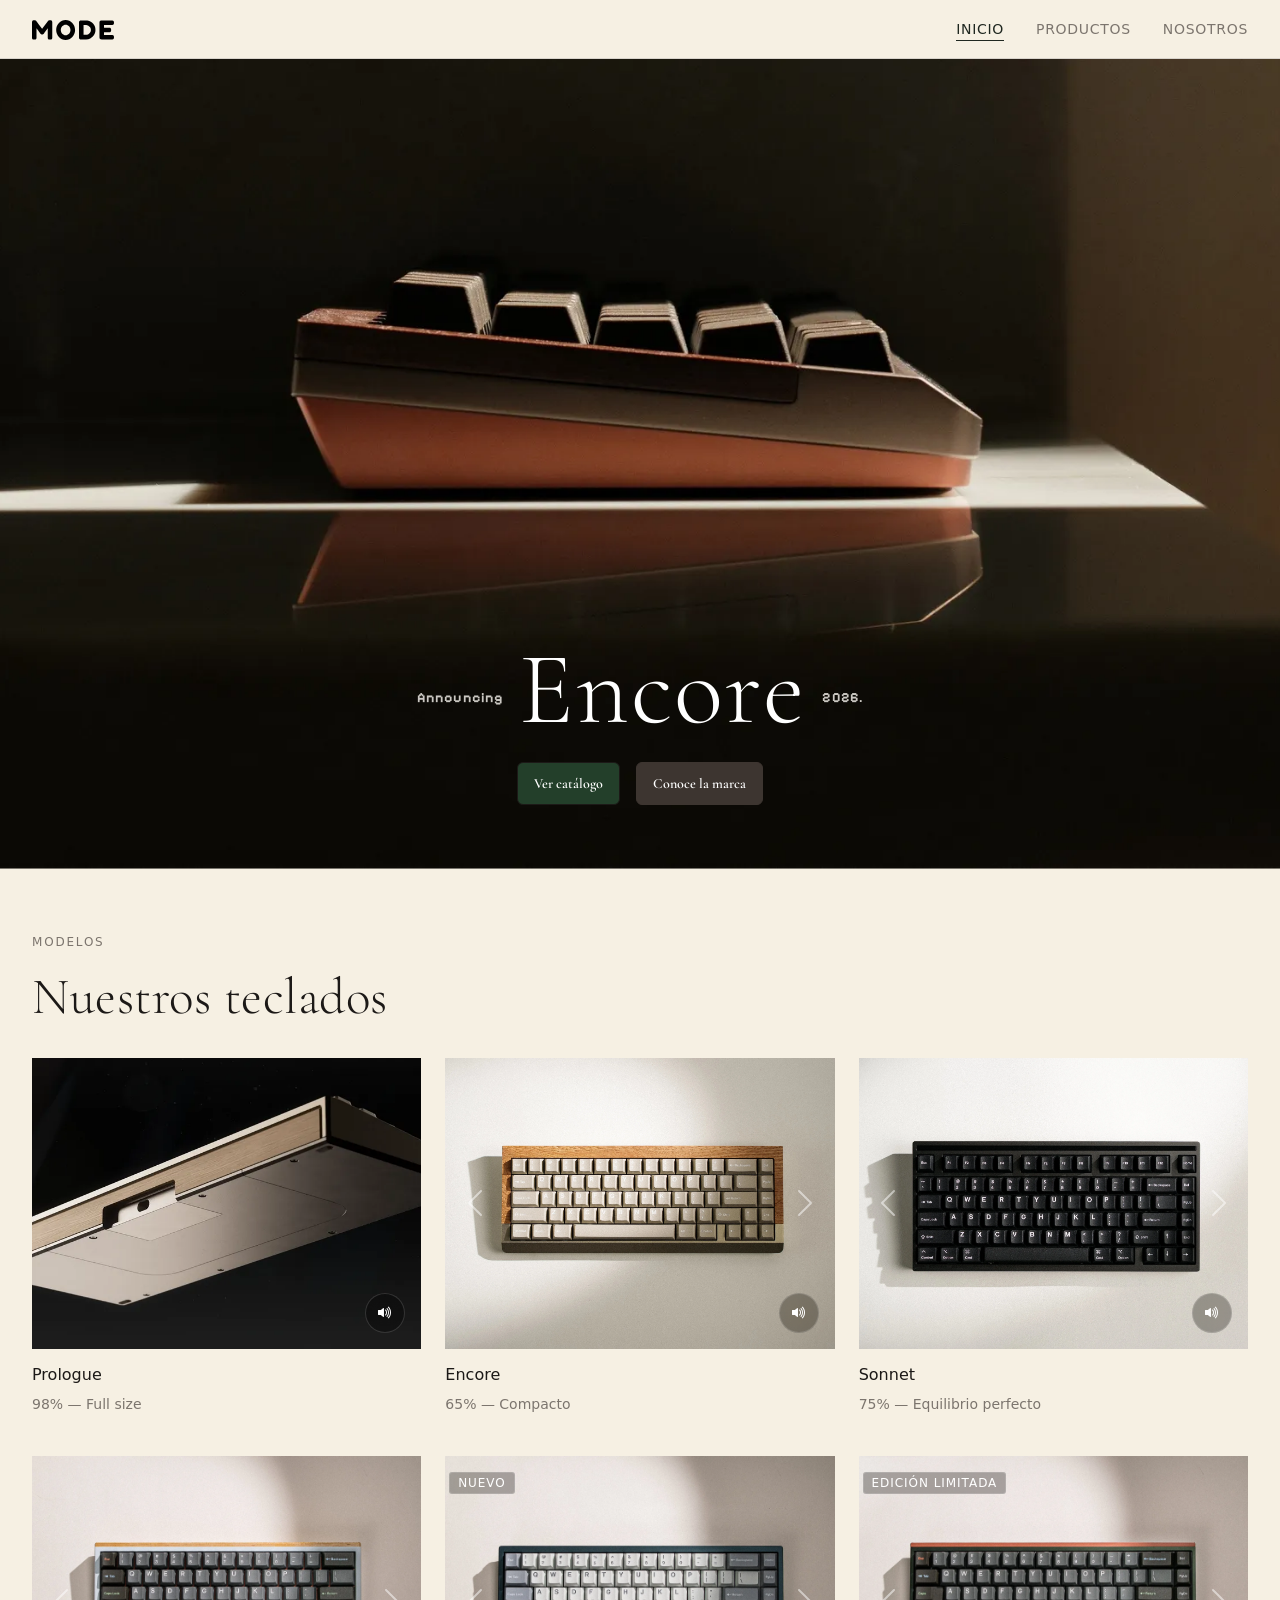
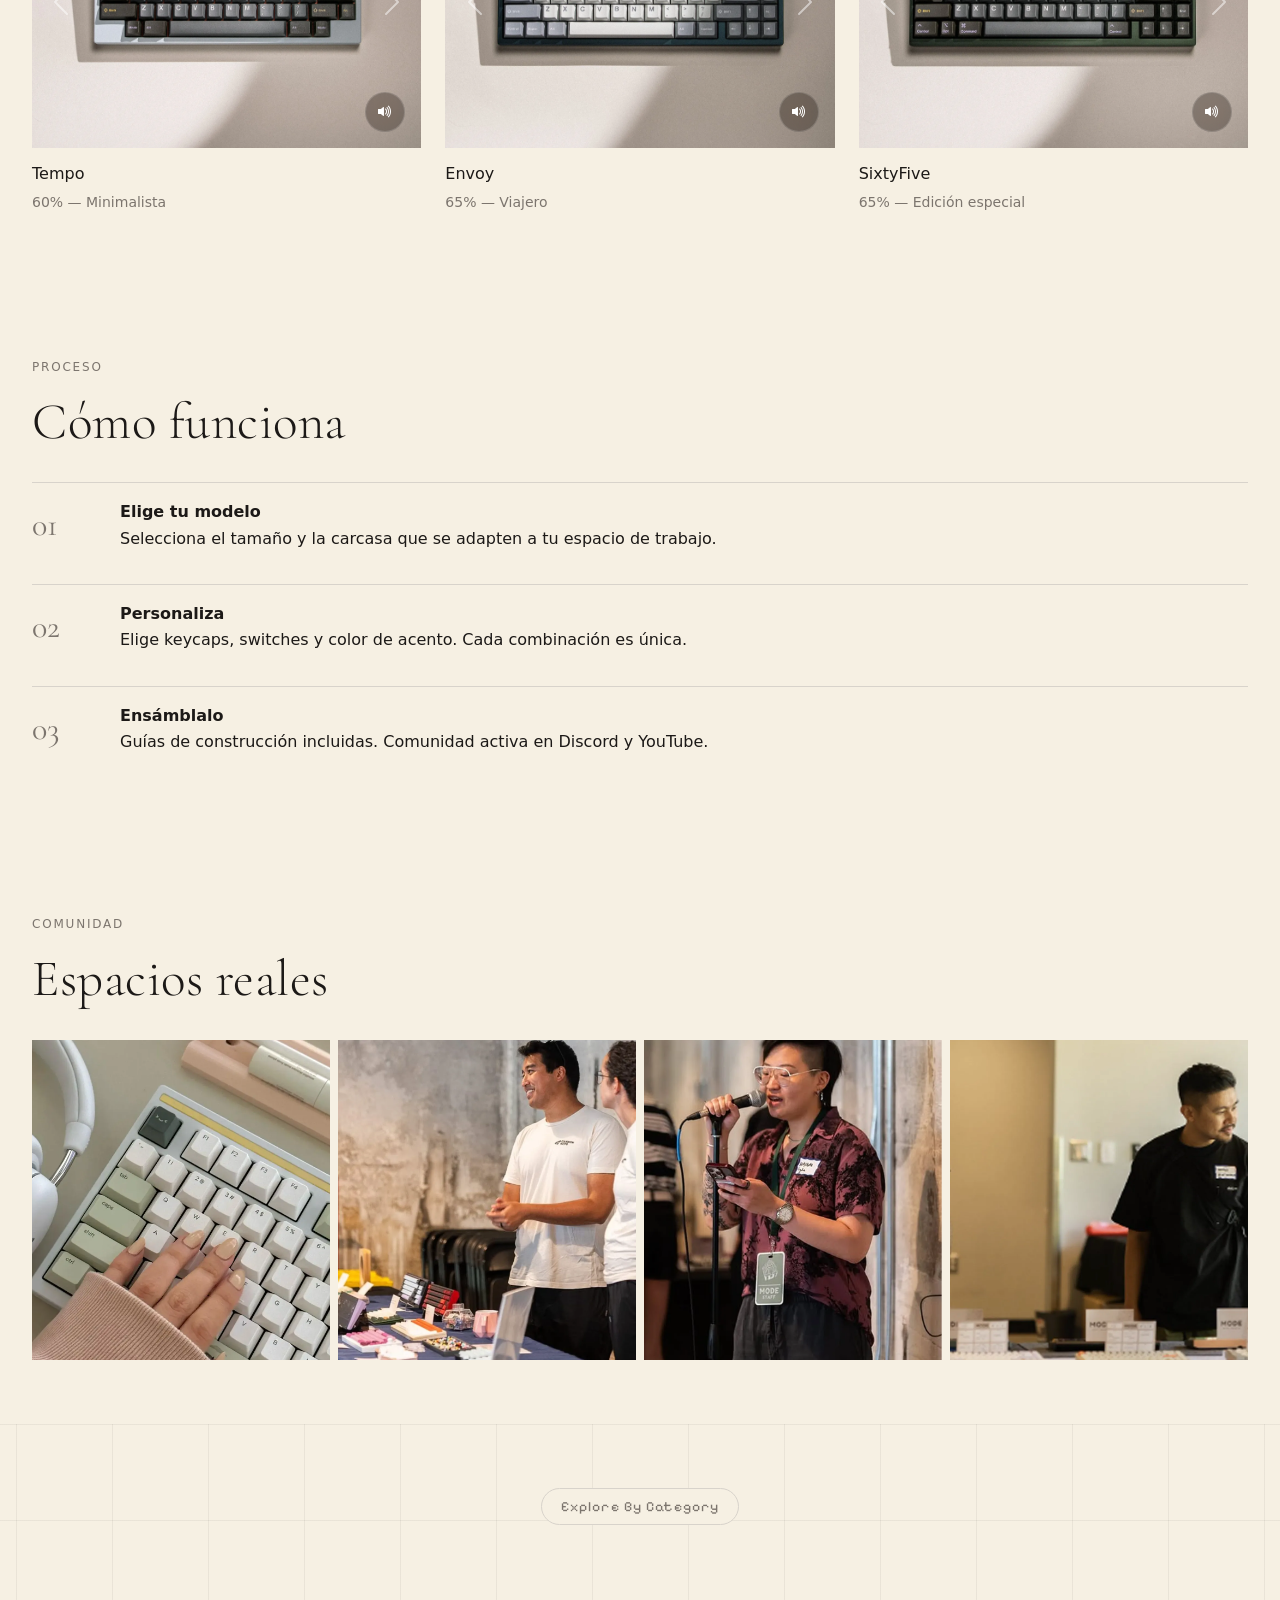
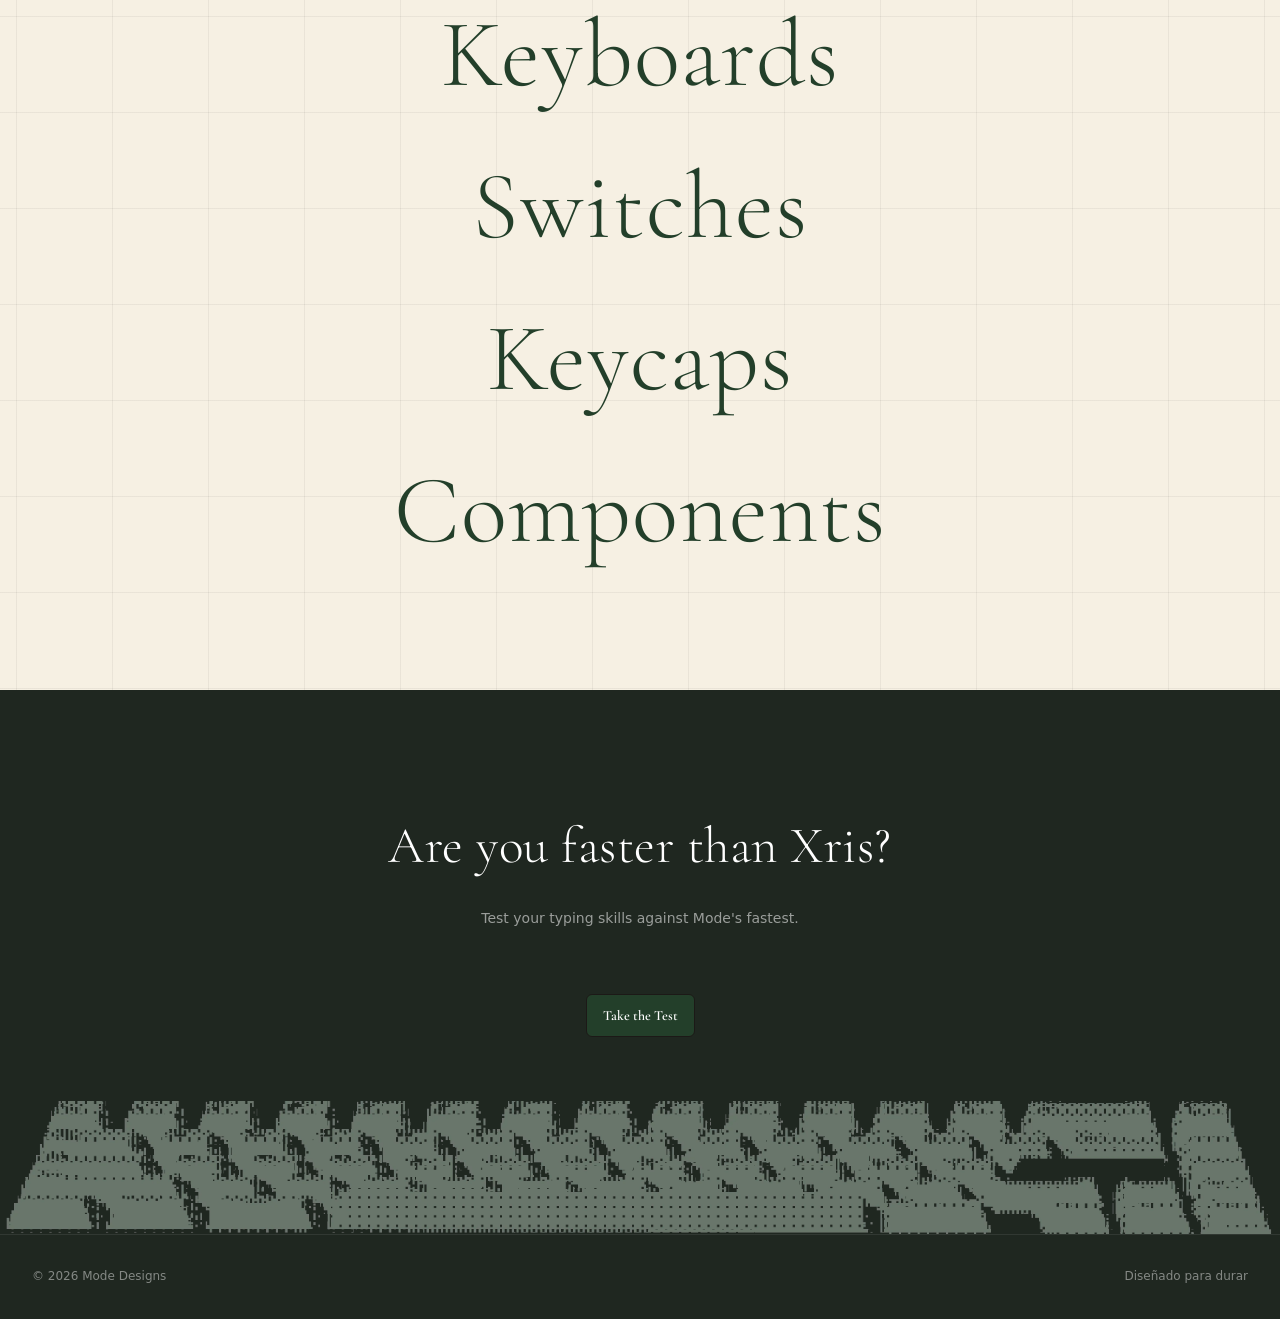
==== commit a62a9d94: "feat: add sound test functionality for keyboards and include Bootstrap Icons" ====
--- a/index.html
+++ b/index.html
@@ -32,6 +32,10 @@
     <link
       rel="stylesheet"
       href="https://cdn.jsdelivr.net/npm/bootstrap@5.3.3/dist/css/bootstrap.min.css"
+    />
+    <link
+      rel="stylesheet"
+      href="https://cdn.jsdelivr.net/npm/bootstrap-icons@1.11.3/font/bootstrap-icons.min.css"
     />
     <link
       rel="stylesheet"
@@ -127,27 +131,14 @@
                 data-audio="assets/audio/prologue-typing.mp3"
                 aria-label="Escuchar sound test del teclado Prologue"
               >
-                <svg
-                  class="icon-play"
-                  viewBox="0 0 24 24"
-                  aria-hidden="true"
-                >
-                  <path d="M3 9v6h4l5 5V4L7 9H3z" />
-                  <path
-                    d="M16.5 12c0-1.77-1-3.29-2.5-4.03v8.05c1.5-.73 2.5-2.25 2.5-4.02z"
-                  />
-                  <path
-                    d="M19 12c0 3.17-2.11 5.85-5 6.71v2.06c4.01-.91 7-4.49 7-8.77s-2.99-7.86-7-8.77v2.06c2.89.86 5 3.54 5 6.71z"
-                  />
-                </svg>
-                <svg
-                  class="icon-stop"
-                  viewBox="0 0 24 24"
-                  aria-hidden="true"
-                >
-                  <path d="M6 5h4v14H6z" />
-                  <path d="M14 5h4v14h-4z" />
-                </svg>
+                <i
+                  class="bi bi-volume-up-fill icon-play"
+                  aria-hidden="true"
+                ></i>
+                <i
+                  class="bi bi-pause-fill icon-stop"
+                  aria-hidden="true"
+                ></i>
               </button>
             </div>
             <h3>
@@ -211,27 +202,14 @@
                 data-audio="assets/audio/encore-typing.mp3"
                 aria-label="Escuchar sound test del teclado Encore"
               >
-                <svg
-                  class="icon-play"
-                  viewBox="0 0 24 24"
-                  aria-hidden="true"
-                >
-                  <path d="M3 9v6h4l5 5V4L7 9H3z" />
-                  <path
-                    d="M16.5 12c0-1.77-1-3.29-2.5-4.03v8.05c1.5-.73 2.5-2.25 2.5-4.02z"
-                  />
-                  <path
-                    d="M19 12c0 3.17-2.11 5.85-5 6.71v2.06c4.01-.91 7-4.49 7-8.77s-2.99-7.86-7-8.77v2.06c2.89.86 5 3.54 5 6.71z"
-                  />
-                </svg>
-                <svg
-                  class="icon-stop"
-                  viewBox="0 0 24 24"
-                  aria-hidden="true"
-                >
-                  <path d="M6 5h4v14H6z" />
-                  <path d="M14 5h4v14h-4z" />
-                </svg>
+                <i
+                  class="bi bi-volume-up-fill icon-play"
+                  aria-hidden="true"
+                ></i>
+                <i
+                  class="bi bi-pause-fill icon-stop"
+                  aria-hidden="true"
+                ></i>
               </button>
             </div>
             <h3>
@@ -295,27 +273,14 @@
                 data-audio="assets/audio/sonnet-typing.mp3"
                 aria-label="Escuchar sound test del teclado Sonnet"
               >
-                <svg
-                  class="icon-play"
-                  viewBox="0 0 24 24"
-                  aria-hidden="true"
-                >
-                  <path d="M3 9v6h4l5 5V4L7 9H3z" />
-                  <path
-                    d="M16.5 12c0-1.77-1-3.29-2.5-4.03v8.05c1.5-.73 2.5-2.25 2.5-4.02z"
-                  />
-                  <path
-                    d="M19 12c0 3.17-2.11 5.85-5 6.71v2.06c4.01-.91 7-4.49 7-8.77s-2.99-7.86-7-8.77v2.06c2.89.86 5 3.54 5 6.71z"
-                  />
-                </svg>
-                <svg
-                  class="icon-stop"
-                  viewBox="0 0 24 24"
-                  aria-hidden="true"
-                >
-                  <path d="M6 5h4v14H6z" />
-                  <path d="M14 5h4v14h-4z" />
-                </svg>
+                <i
+                  class="bi bi-volume-up-fill icon-play"
+                  aria-hidden="true"
+                ></i>
+                <i
+                  class="bi bi-pause-fill icon-stop"
+                  aria-hidden="true"
+                ></i>
               </button>
             </div>
             <h3>
@@ -385,27 +350,14 @@
                 data-audio="assets/audio/tempo-typing.mp3"
                 aria-label="Escuchar sound test del teclado Tempo"
               >
-                <svg
-                  class="icon-play"
-                  viewBox="0 0 24 24"
-                  aria-hidden="true"
-                >
-                  <path d="M3 9v6h4l5 5V4L7 9H3z" />
-                  <path
-                    d="M16.5 12c0-1.77-1-3.29-2.5-4.03v8.05c1.5-.73 2.5-2.25 2.5-4.02z"
-                  />
-                  <path
-                    d="M19 12c0 3.17-2.11 5.85-5 6.71v2.06c4.01-.91 7-4.49 7-8.77s-2.99-7.86-7-8.77v2.06c2.89.86 5 3.54 5 6.71z"
-                  />
-                </svg>
-                <svg
-                  class="icon-stop"
-                  viewBox="0 0 24 24"
-                  aria-hidden="true"
-                >
-                  <path d="M6 5h4v14H6z" />
-                  <path d="M14 5h4v14h-4z" />
-                </svg>
+                <i
+                  class="bi bi-volume-up-fill icon-play"
+                  aria-hidden="true"
+                ></i>
+                <i
+                  class="bi bi-pause-fill icon-stop"
+                  aria-hidden="true"
+                ></i>
               </button>
             </div>
             <h3>
@@ -469,27 +421,14 @@
                 data-audio="assets/audio/envoy-typing.mp3"
                 aria-label="Escuchar sound test del teclado Envoy"
               >
-                <svg
-                  class="icon-play"
-                  viewBox="0 0 24 24"
-                  aria-hidden="true"
-                >
-                  <path d="M3 9v6h4l5 5V4L7 9H3z" />
-                  <path
-                    d="M16.5 12c0-1.77-1-3.29-2.5-4.03v8.05c1.5-.73 2.5-2.25 2.5-4.02z"
-                  />
-                  <path
-                    d="M19 12c0 3.17-2.11 5.85-5 6.71v2.06c4.01-.91 7-4.49 7-8.77s-2.99-7.86-7-8.77v2.06c2.89.86 5 3.54 5 6.71z"
-                  />
-                </svg>
-                <svg
-                  class="icon-stop"
-                  viewBox="0 0 24 24"
-                  aria-hidden="true"
-                >
-                  <path d="M6 5h4v14H6z" />
-                  <path d="M14 5h4v14h-4z" />
-                </svg>
+                <i
+                  class="bi bi-volume-up-fill icon-play"
+                  aria-hidden="true"
+                ></i>
+                <i
+                  class="bi bi-pause-fill icon-stop"
+                  aria-hidden="true"
+                ></i>
               </button>
             </div>
             <span class="badge">Nuevo</span>
@@ -554,27 +493,14 @@
                 data-audio="assets/audio/sixtyfive-typing.mp3"
                 aria-label="Escuchar sound test del teclado SixtyFive"
               >
-                <svg
-                  class="icon-play"
-                  viewBox="0 0 24 24"
-                  aria-hidden="true"
-                >
-                  <path d="M3 9v6h4l5 5V4L7 9H3z" />
-                  <path
-                    d="M16.5 12c0-1.77-1-3.29-2.5-4.03v8.05c1.5-.73 2.5-2.25 2.5-4.02z"
-                  />
-                  <path
-                    d="M19 12c0 3.17-2.11 5.85-5 6.71v2.06c4.01-.91 7-4.49 7-8.77s-2.99-7.86-7-8.77v2.06c2.89.86 5 3.54 5 6.71z"
-                  />
-                </svg>
-                <svg
-                  class="icon-stop"
-                  viewBox="0 0 24 24"
-                  aria-hidden="true"
-                >
-                  <path d="M6 5h4v14H6z" />
-                  <path d="M14 5h4v14h-4z" />
-                </svg>
+                <i
+                  class="bi bi-volume-up-fill icon-play"
+                  aria-hidden="true"
+                ></i>
+                <i
+                  class="bi bi-pause-fill icon-stop"
+                  aria-hidden="true"
+                ></i>
               </button>
             </div>
             <span class="badge">Edición limitada</span>
@@ -736,37 +662,6 @@
     </footer>
 
     <script src="https://cdn.jsdelivr.net/npm/bootstrap@5.3.3/dist/js/bootstrap.bundle.min.js"></script>
-    <script>
-      // sound test de cada teclado, solo uno a la vez
-      const audio = new Audio()
-      let botonActivo = null
-
-      function pararAudio() {
-        if (botonActivo) {
-          botonActivo.classList.remove('is-playing')
-          botonActivo.setAttribute('aria-pressed', 'false')
-          botonActivo = null
-        }
-      }
-
-      audio.addEventListener('ended', pararAudio)
-      audio.addEventListener('pause', pararAudio)
-
-      document.querySelectorAll('.sound-btn').forEach((btn) => {
-        btn.setAttribute('aria-pressed', 'false')
-        btn.addEventListener('click', () => {
-          if (botonActivo === btn) {
-            audio.pause()
-            return
-          }
-          audio.pause()
-          audio.src = btn.dataset.audio
-          audio.play()
-          botonActivo = btn
-          btn.classList.add('is-playing')
-          btn.setAttribute('aria-pressed', 'true')
-        })
-      })
-    </script>
+    <script src="scripts/sound-test.js"></script>
   </body>
 </html>
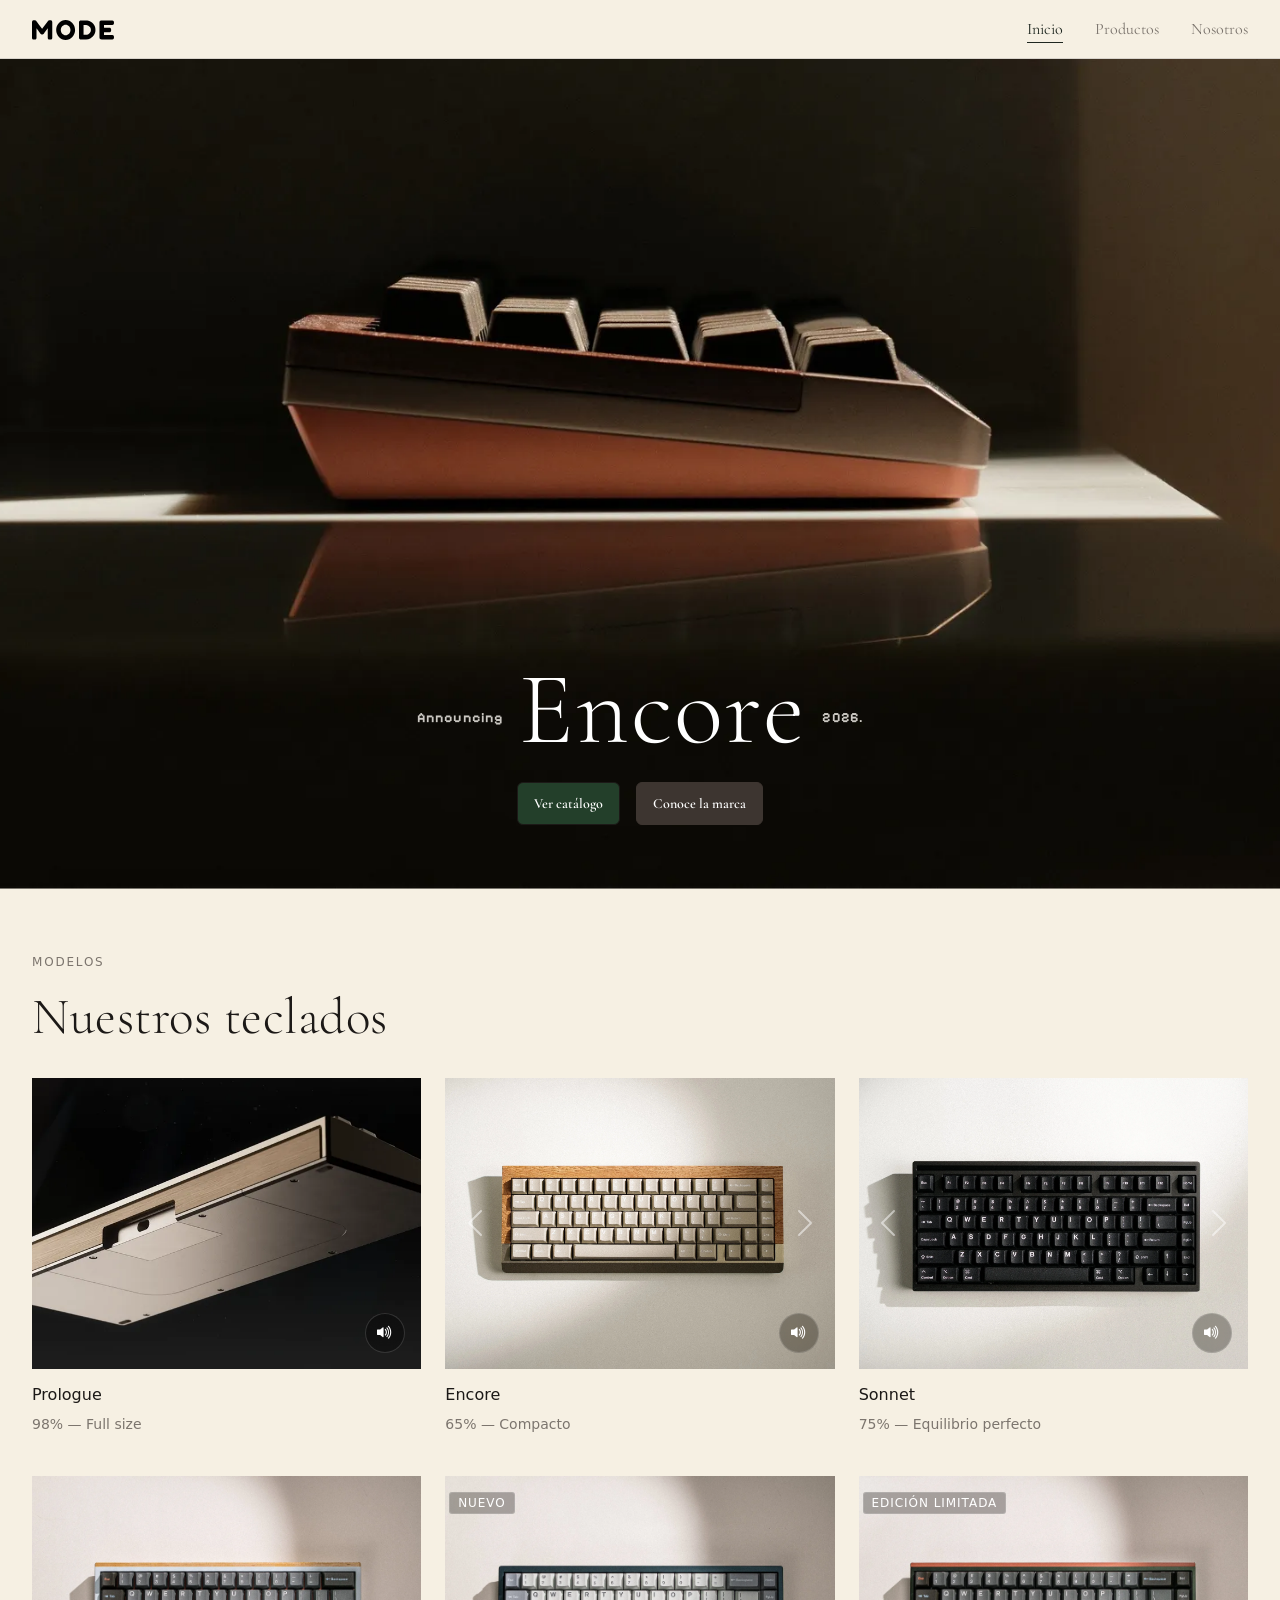
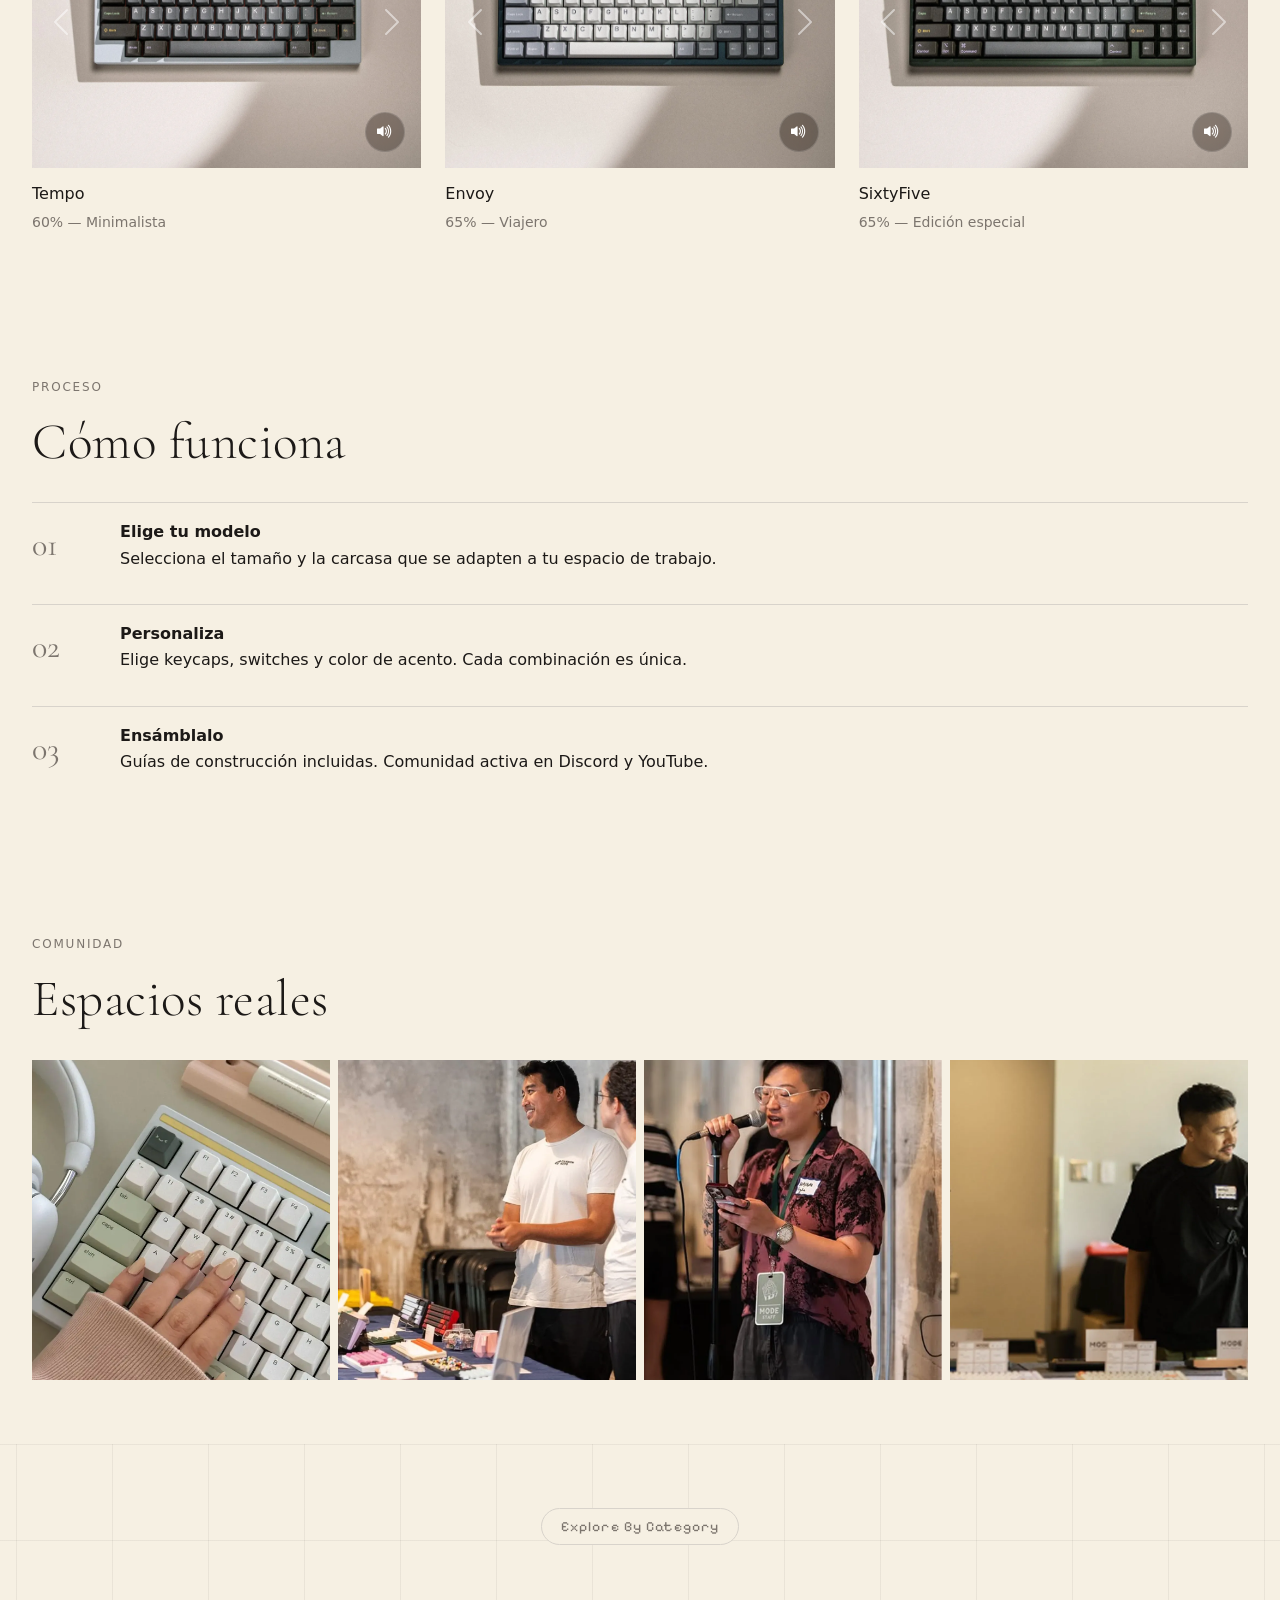
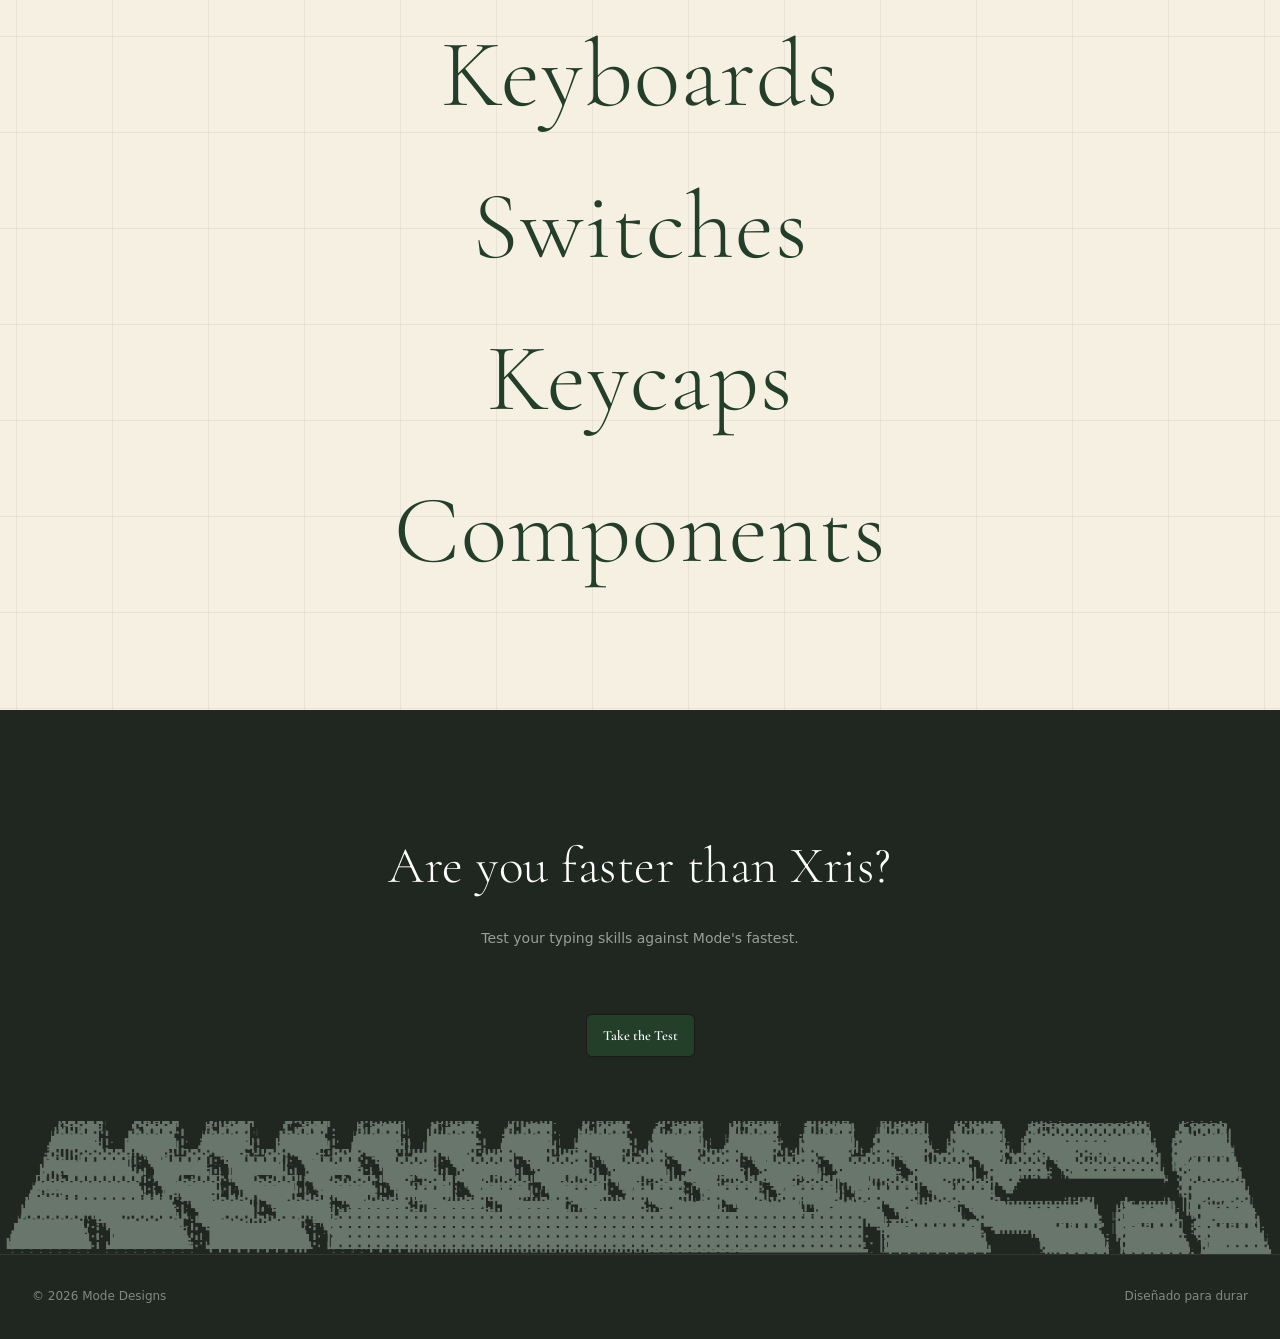
==== commit ac1c6532: "fix: update gallery layout for improved responsiveness across different screen sizes" ====
--- a/index.html
+++ b/index.html
@@ -557,7 +557,7 @@
         <p class="section-label">Comunidad</p>
         <h2 class="section-title">Espacios reales</h2>
 
-        <div class="gallery row row-cols-2 row-cols-md-4 g-2">
+        <div class="gallery row row-cols-1 row-cols-sm-2 row-cols-lg-4 g-2">
           <div class="col">
             <img
               src="assets/community/community-photo-1.webp"
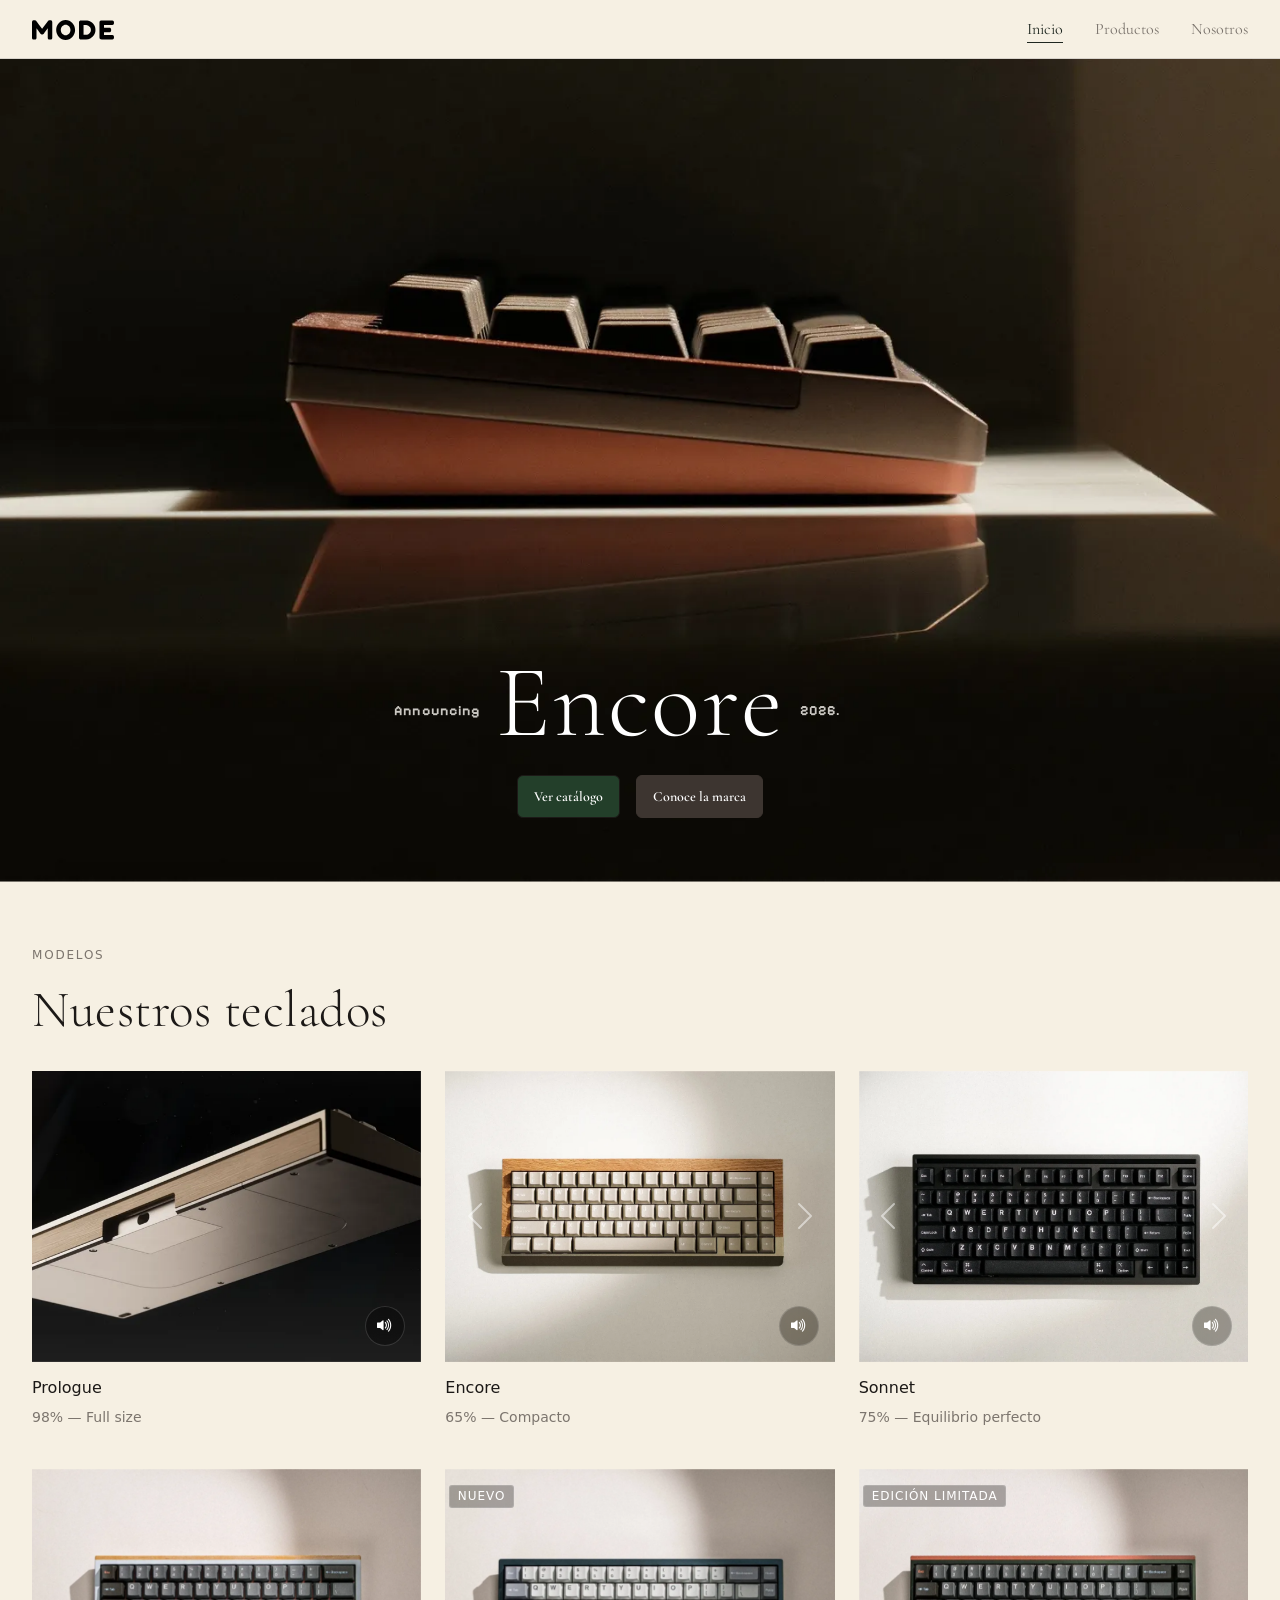
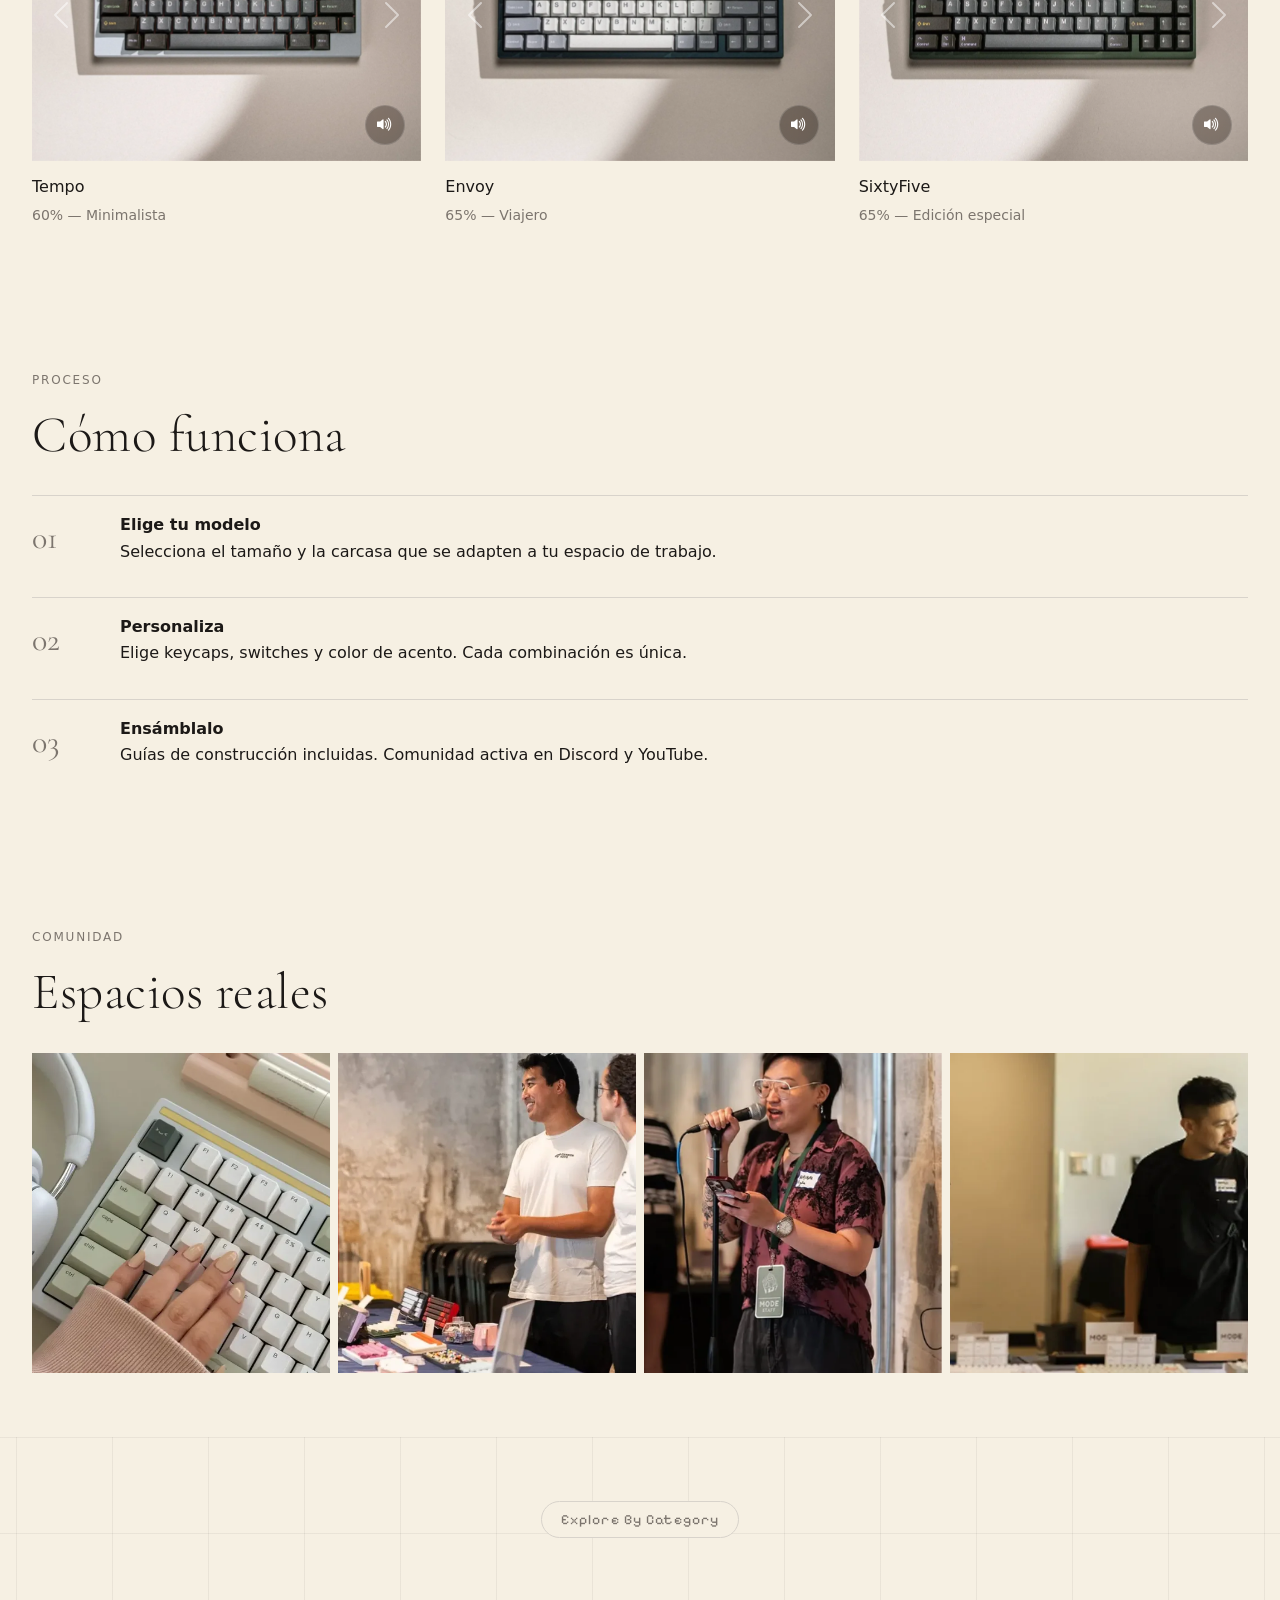
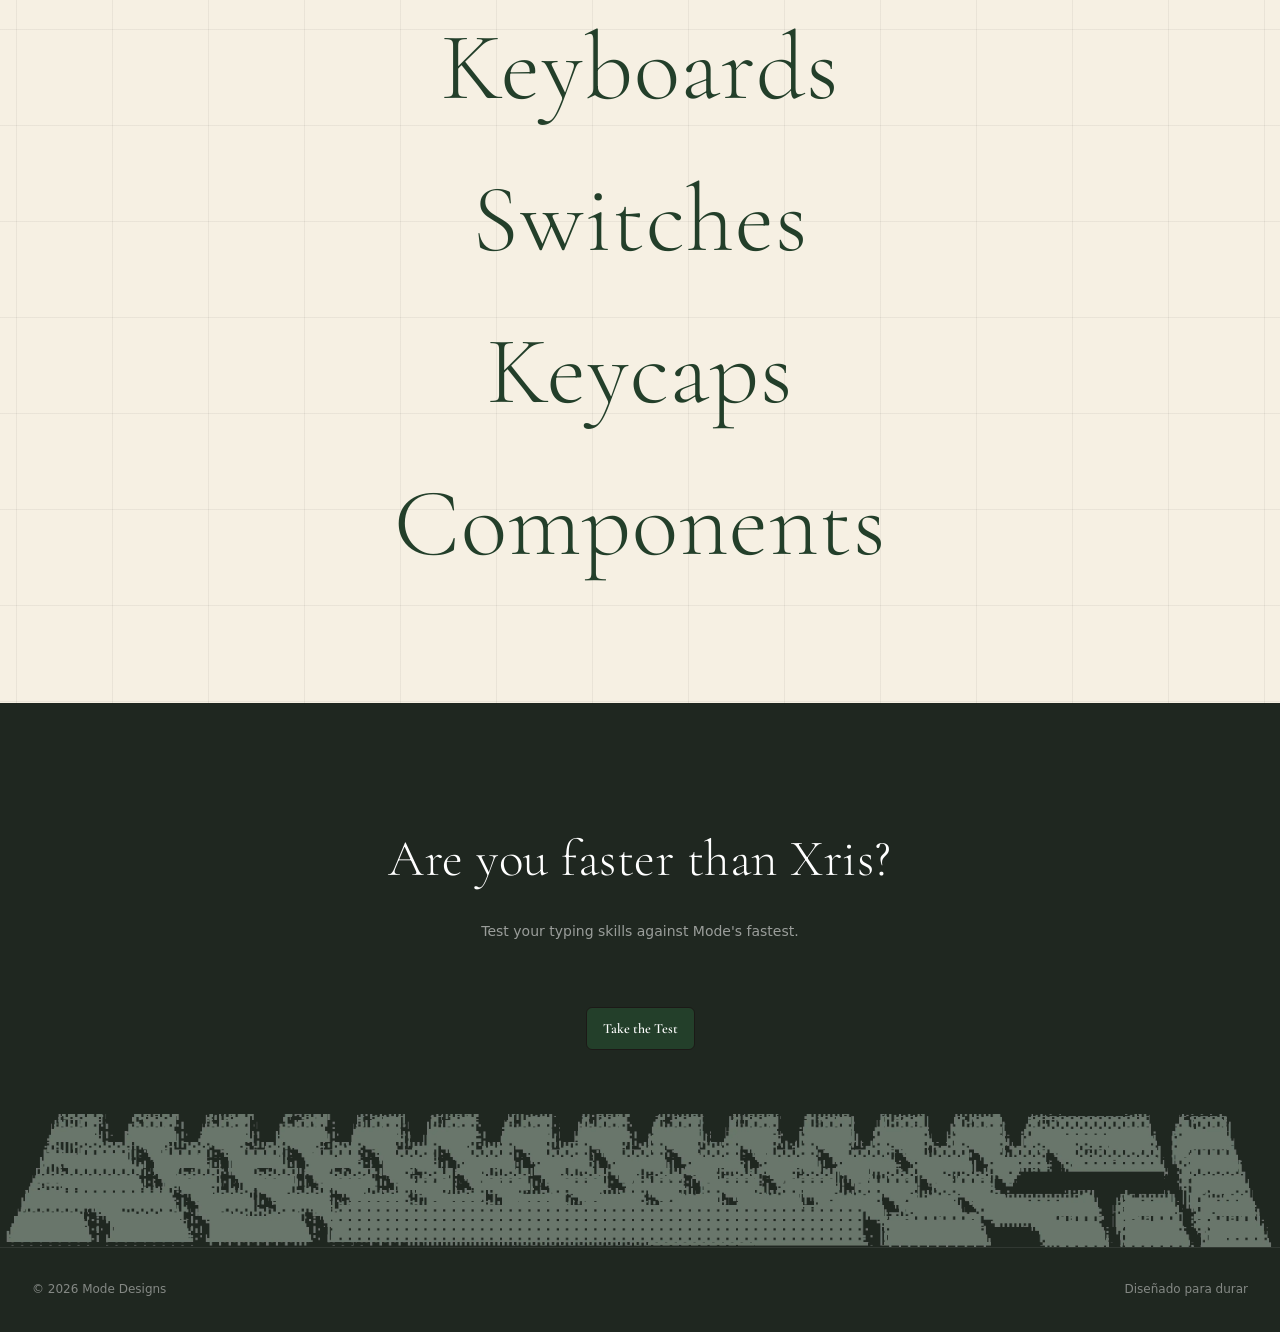
==== commit 83680e2e: "fix: optimize image loading with lazy loading and async decoding, enhance hero section styles for be" ====
--- a/index.html
+++ b/index.html
@@ -80,6 +80,7 @@
         <img
           src="assets/keyboards/encore-mocha-mushroom-shadows.webp"
           alt="Teclado Encore Mode Designs sobre escritorio de madera"
+          fetchpriority="high"
         />
         <div class="hero-text">
           <span
@@ -122,6 +123,8 @@
                   <img
                     src="assets/keyboards/prologue-thumbnail.webp"
                     alt="Teclado Prologue 98%"
+                    loading="lazy"
+                    decoding="async"
                   />
                 </div>
               </div>
@@ -163,12 +166,16 @@
                   <img
                     src="assets/keyboards/encore-monterey-dune-front.webp"
                     alt="Teclado Encore 65% Monterey Dune"
+                    loading="lazy"
+                    decoding="async"
                   />
                 </div>
                 <div class="carousel-item">
                   <img
                     src="assets/keyboards/encore-mocha-mushroom-shadows.webp"
                     alt="Teclado Encore 65% Mocha Mushroom"
+                    loading="lazy"
+                    decoding="async"
                   />
                 </div>
               </div>
@@ -234,12 +241,16 @@
                   <img
                     src="assets/keyboards/sonnet-black-sesame-obscura-front.webp"
                     alt="Teclado Sonnet 75% Black Sesame"
+                    loading="lazy"
+                    decoding="async"
                   />
                 </div>
                 <div class="carousel-item">
                   <img
                     src="assets/keyboards/sonnet-studio-light-anthracite-front.webp"
                     alt="Teclado Sonnet 75% Studio Light Anthracite"
+                    loading="lazy"
+                    decoding="async"
                   />
                 </div>
               </div>
@@ -305,18 +316,24 @@
                   <img
                     src="assets/keyboards/tempo-top-down.webp"
                     alt="Teclado Tempo 60% vista superior"
+                    loading="lazy"
+                    decoding="async"
                   />
                 </div>
                 <div class="carousel-item">
                   <img
                     src="assets/keyboards/tempo-green-front.webp"
                     alt="Teclado Tempo 60% verde frontal"
+                    loading="lazy"
+                    decoding="async"
                   />
                 </div>
                 <div class="carousel-item">
                   <img
                     src="assets/keyboards/tempo-blue-side.webp"
                     alt="Teclado Tempo 60% azul lateral"
+                    loading="lazy"
+                    decoding="async"
                   />
                 </div>
               </div>
@@ -382,12 +399,16 @@
                   <img
                     src="assets/keyboards/envoy-top-down.webp"
                     alt="Teclado Envoy 65% vista superior"
+                    loading="lazy"
+                    decoding="async"
                   />
                 </div>
                 <div class="carousel-item">
                   <img
                     src="assets/keyboards/envoy-blue-copper-side.webp"
                     alt="Teclado Envoy 65% azul cobre lateral"
+                    loading="lazy"
+                    decoding="async"
                   />
                 </div>
               </div>
@@ -454,12 +475,16 @@
                   <img
                     src="assets/keyboards/sixtyfive-top-down.webp"
                     alt="Teclado SixtyFive 65% vista superior"
+                    loading="lazy"
+                    decoding="async"
                   />
                 </div>
                 <div class="carousel-item">
                   <img
                     src="assets/keyboards/sixtyfive-green-copper-front.webp"
                     alt="Teclado SixtyFive 65% verde cobre frontal"
+                    loading="lazy"
+                    decoding="async"
                   />
                 </div>
               </div>
@@ -562,24 +587,32 @@
             <img
               src="assets/community/community-photo-1.webp"
               alt="Setup minimalista de la comunidad Mode"
+              loading="lazy"
+              decoding="async"
             />
           </div>
           <div class="col">
             <img
               src="assets/community/community-photo-3.webp"
               alt="Teclado Mode en escritorio de madera"
+              loading="lazy"
+              decoding="async"
             />
           </div>
           <div class="col">
             <img
               src="assets/community/community-photo-4.webp"
               alt="Teclado Encore en uso diario"
+              loading="lazy"
+              decoding="async"
             />
           </div>
           <div class="col">
             <img
               src="assets/community/community-photo-6.webp"
               alt="Setup doble monitor con teclado Mode"
+              loading="lazy"
+              decoding="async"
             />
           </div>
         </div>
@@ -653,6 +686,8 @@
           class="img-fluid"
           src="assets/brand/footer-keyboard-dithered.webp"
           alt="Teclado Mode Designs"
+          loading="lazy"
+          decoding="async"
         />
         <div class="footer-bottom">
           <span>© 2026 Mode Designs</span>
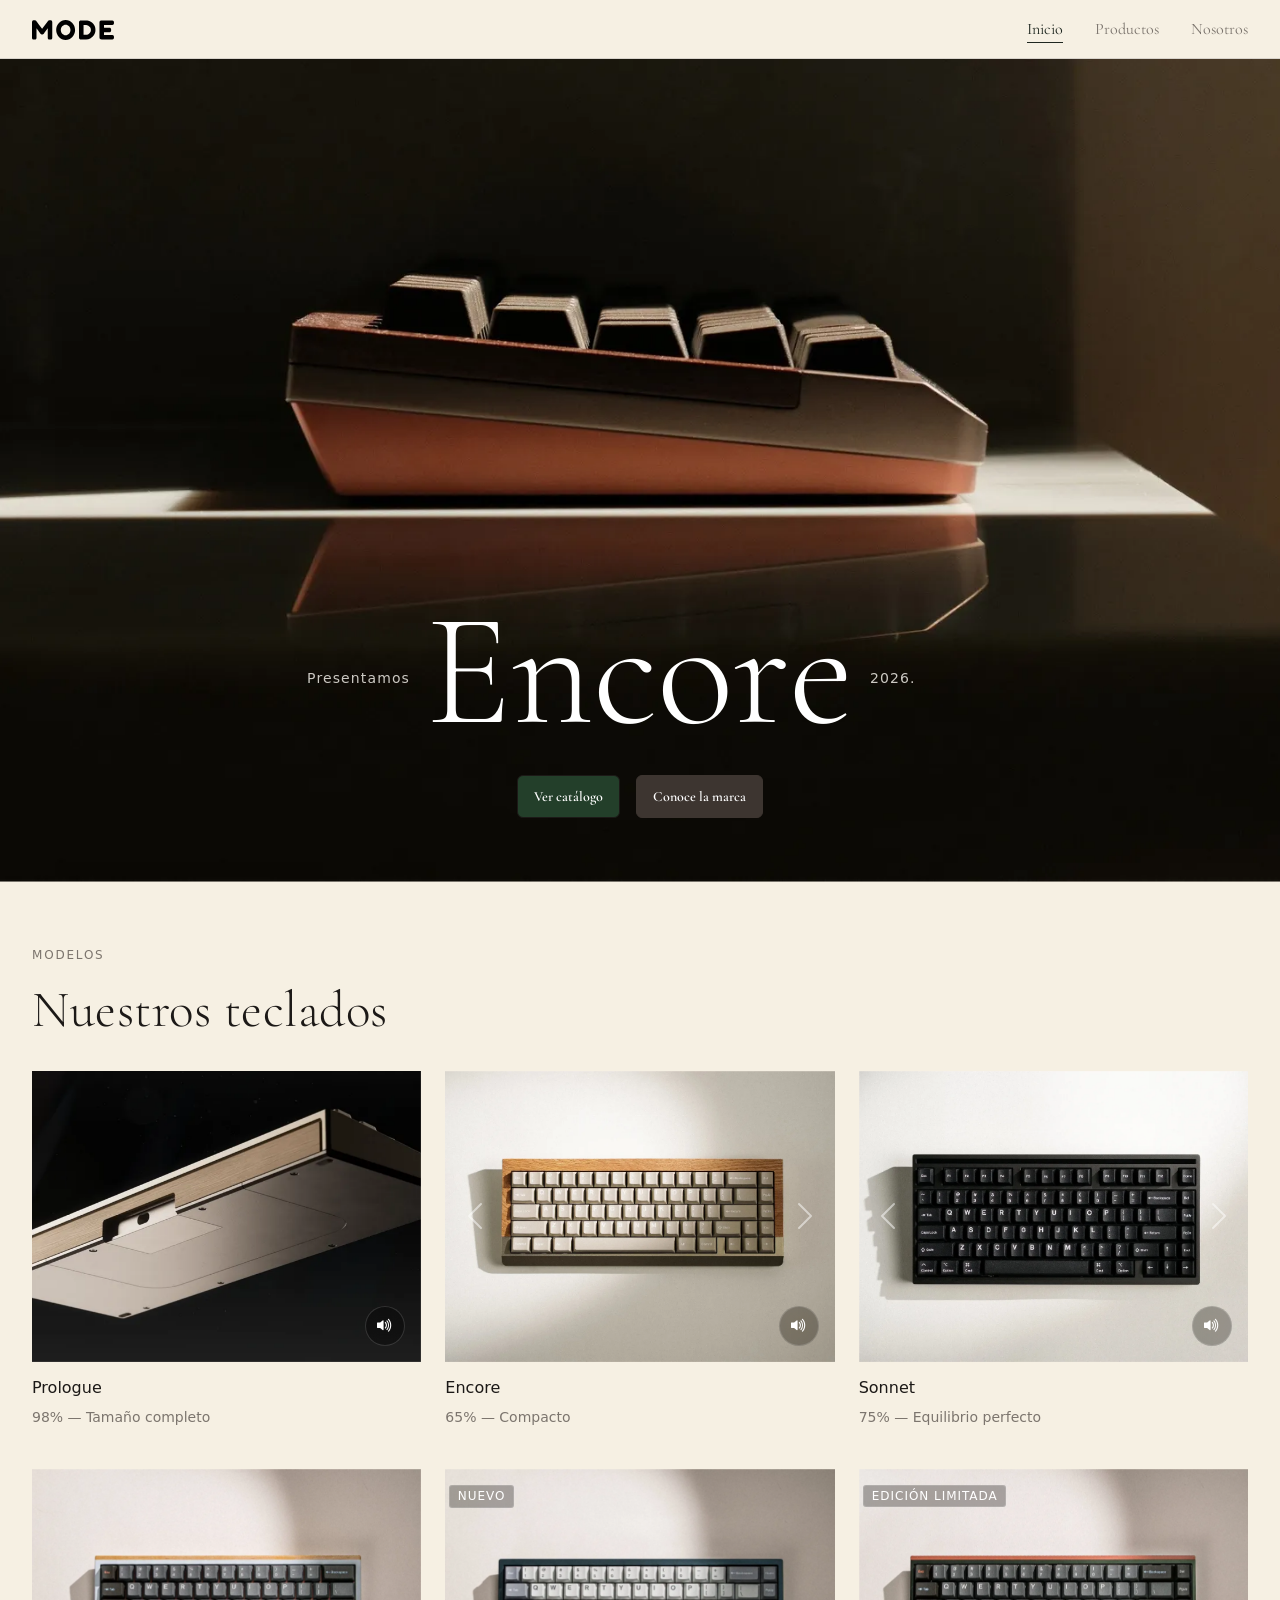
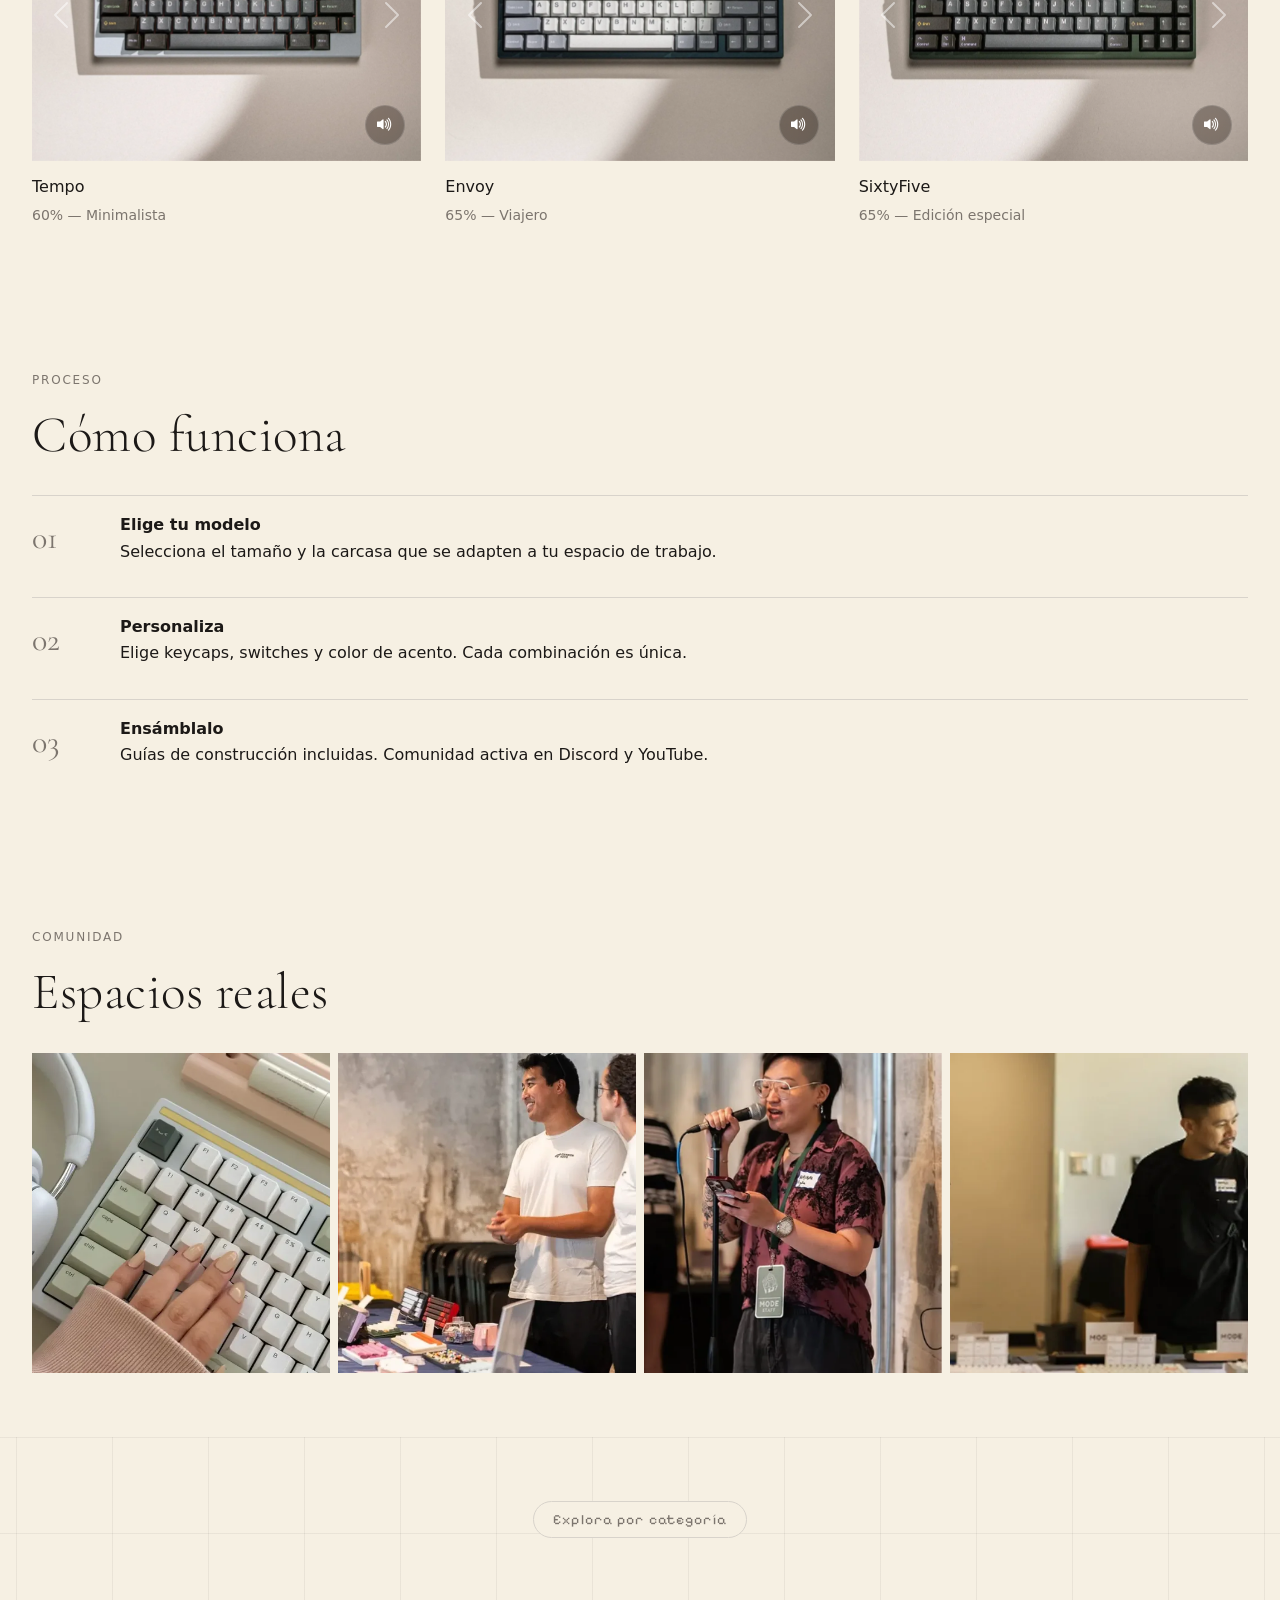
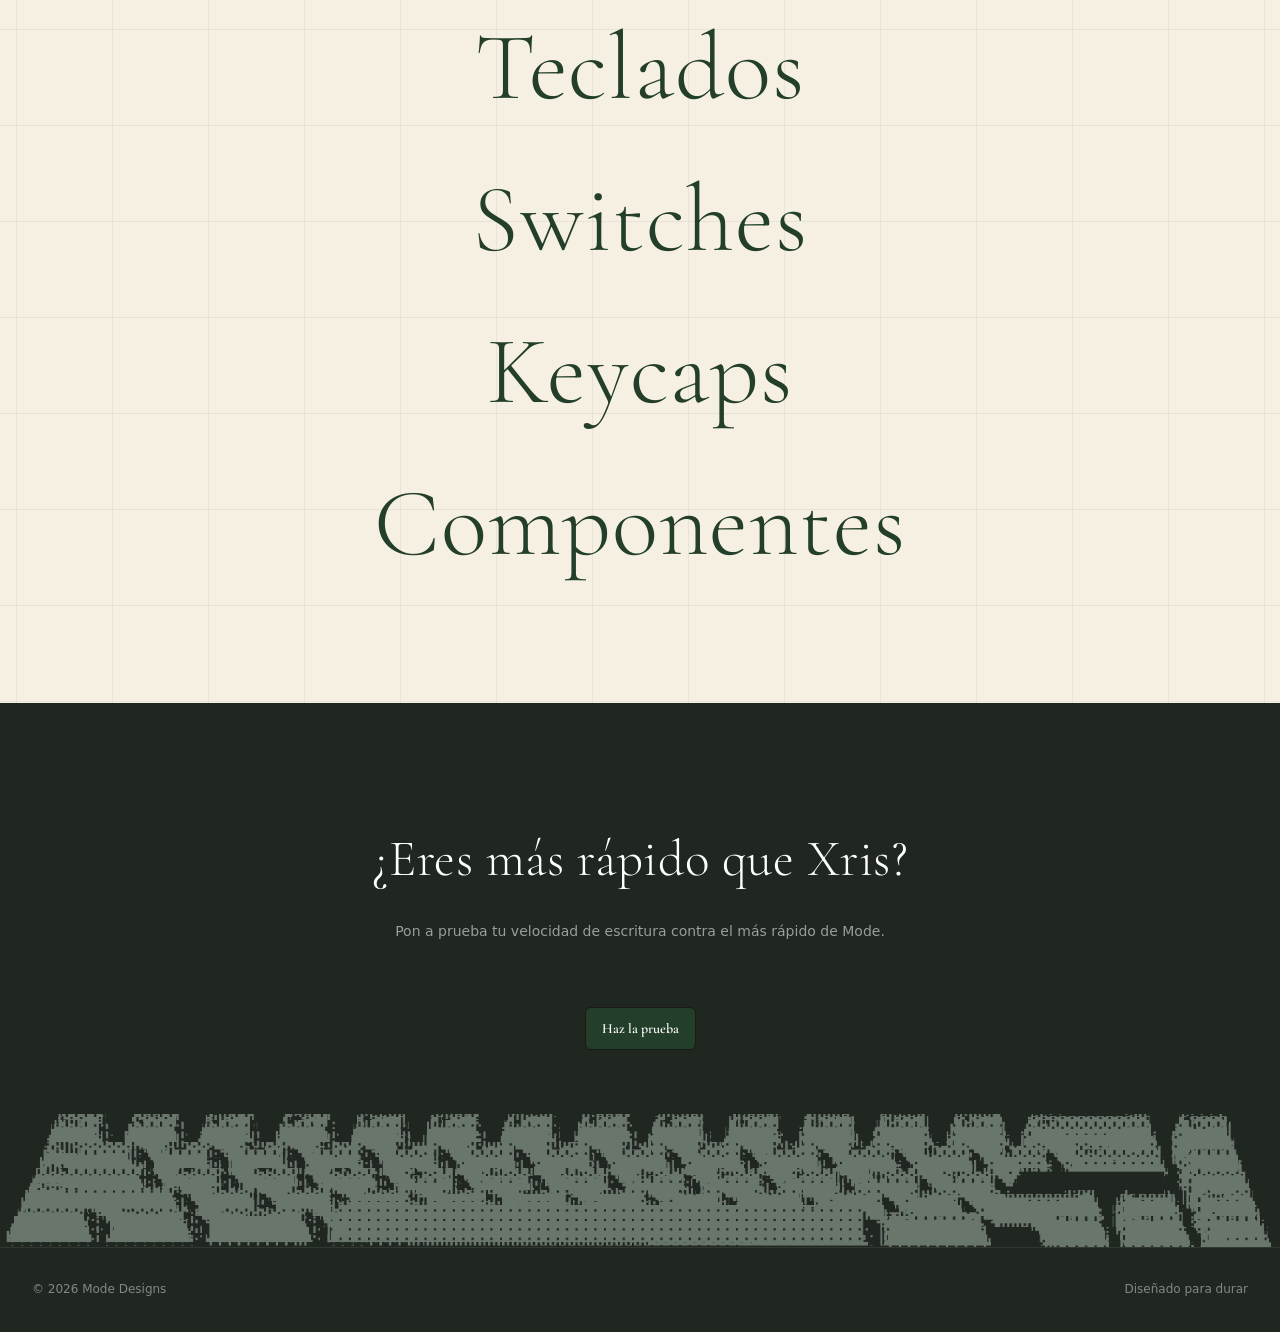
==== commit b0223c07: "fix: update text content for improved clarity and localization in multiple sections" ====
--- a/index.html
+++ b/index.html
@@ -83,11 +83,7 @@
           fetchpriority="high"
         />
         <div class="hero-text">
-          <span
-            class="hero-label"
-            lang="en"
-            >Announcing</span
-          >
+          <span class="hero-label">Presentamos</span>
           <h1 lang="en">Encore</h1>
           <span class="hero-label">2026.</span>
         </div>
@@ -132,7 +128,7 @@
                 class="sound-btn"
                 type="button"
                 data-audio="assets/audio/prologue-typing.mp3"
-                aria-label="Escuchar sound test del teclado Prologue"
+                aria-label="Escuchar prueba de sonido del teclado Prologue"
               >
                 <i
                   class="bi bi-volume-up-fill icon-play"
@@ -151,7 +147,7 @@
                 >Prologue</a
               >
             </h3>
-            <p>98% — Full size</p>
+            <p>98% — Tamaño completo</p>
           </div>
 
           <!-- Encore -->
@@ -207,7 +203,7 @@
                 class="sound-btn"
                 type="button"
                 data-audio="assets/audio/encore-typing.mp3"
-                aria-label="Escuchar sound test del teclado Encore"
+                aria-label="Escuchar prueba de sonido del teclado Encore"
               >
                 <i
                   class="bi bi-volume-up-fill icon-play"
@@ -282,7 +278,7 @@
                 class="sound-btn"
                 type="button"
                 data-audio="assets/audio/sonnet-typing.mp3"
-                aria-label="Escuchar sound test del teclado Sonnet"
+                aria-label="Escuchar prueba de sonido del teclado Sonnet"
               >
                 <i
                   class="bi bi-volume-up-fill icon-play"
@@ -365,7 +361,7 @@
                 class="sound-btn"
                 type="button"
                 data-audio="assets/audio/tempo-typing.mp3"
-                aria-label="Escuchar sound test del teclado Tempo"
+                aria-label="Escuchar prueba de sonido del teclado Tempo"
               >
                 <i
                   class="bi bi-volume-up-fill icon-play"
@@ -440,7 +436,7 @@
                 class="sound-btn"
                 type="button"
                 data-audio="assets/audio/envoy-typing.mp3"
-                aria-label="Escuchar sound test del teclado Envoy"
+                aria-label="Escuchar prueba de sonido del teclado Envoy"
               >
                 <i
                   class="bi bi-volume-up-fill icon-play"
@@ -516,7 +512,7 @@
                 class="sound-btn"
                 type="button"
                 data-audio="assets/audio/sixtyfive-typing.mp3"
-                aria-label="Escuchar sound test del teclado SixtyFive"
+                aria-label="Escuchar prueba de sonido del teclado SixtyFive"
               >
                 <i
                   class="bi bi-volume-up-fill icon-play"
@@ -622,9 +618,8 @@
       <section
         id="categorias"
         class="categories"
-        lang="en"
       >
-        <p class="categories-label">Explore By Category</p>
+        <p class="categories-label">Explora por categoría</p>
         <ul class="category-list">
           <li class="category-item">
             <img
@@ -633,7 +628,7 @@
               aria-hidden="true"
               loading="lazy"
             />
-            <a href="productos.html#teclados">Keyboards</a>
+            <a href="productos.html#teclados">Teclados</a>
           </li>
           <li class="category-item">
             <img
@@ -660,7 +655,7 @@
               aria-hidden="true"
               loading="lazy"
             />
-            <a href="productos.html">Components</a>
+            <a href="productos.html">Componentes</a>
           </li>
         </ul>
       </section>
@@ -668,18 +663,15 @@
 
     <footer>
       <div class="footer-inner">
-        <div
-          class="footer-cta"
-          lang="en"
-        >
-          <h2 class="section-title">Are you faster than Xris?</h2>
-          <p>Test your typing skills against Mode's fastest.</p>
+        <div class="footer-cta">
+          <h2 class="section-title">¿Eres más rápido que Xris?</h2>
+          <p>Pon a prueba tu velocidad de escritura contra el más rápido de Mode.</p>
           <a
             href="https://monkeytype.com"
             target="_blank"
             rel="noopener"
             class="btn btn-primary"
-            >Take the Test</a
+            >Haz la prueba</a
           >
         </div>
         <img
